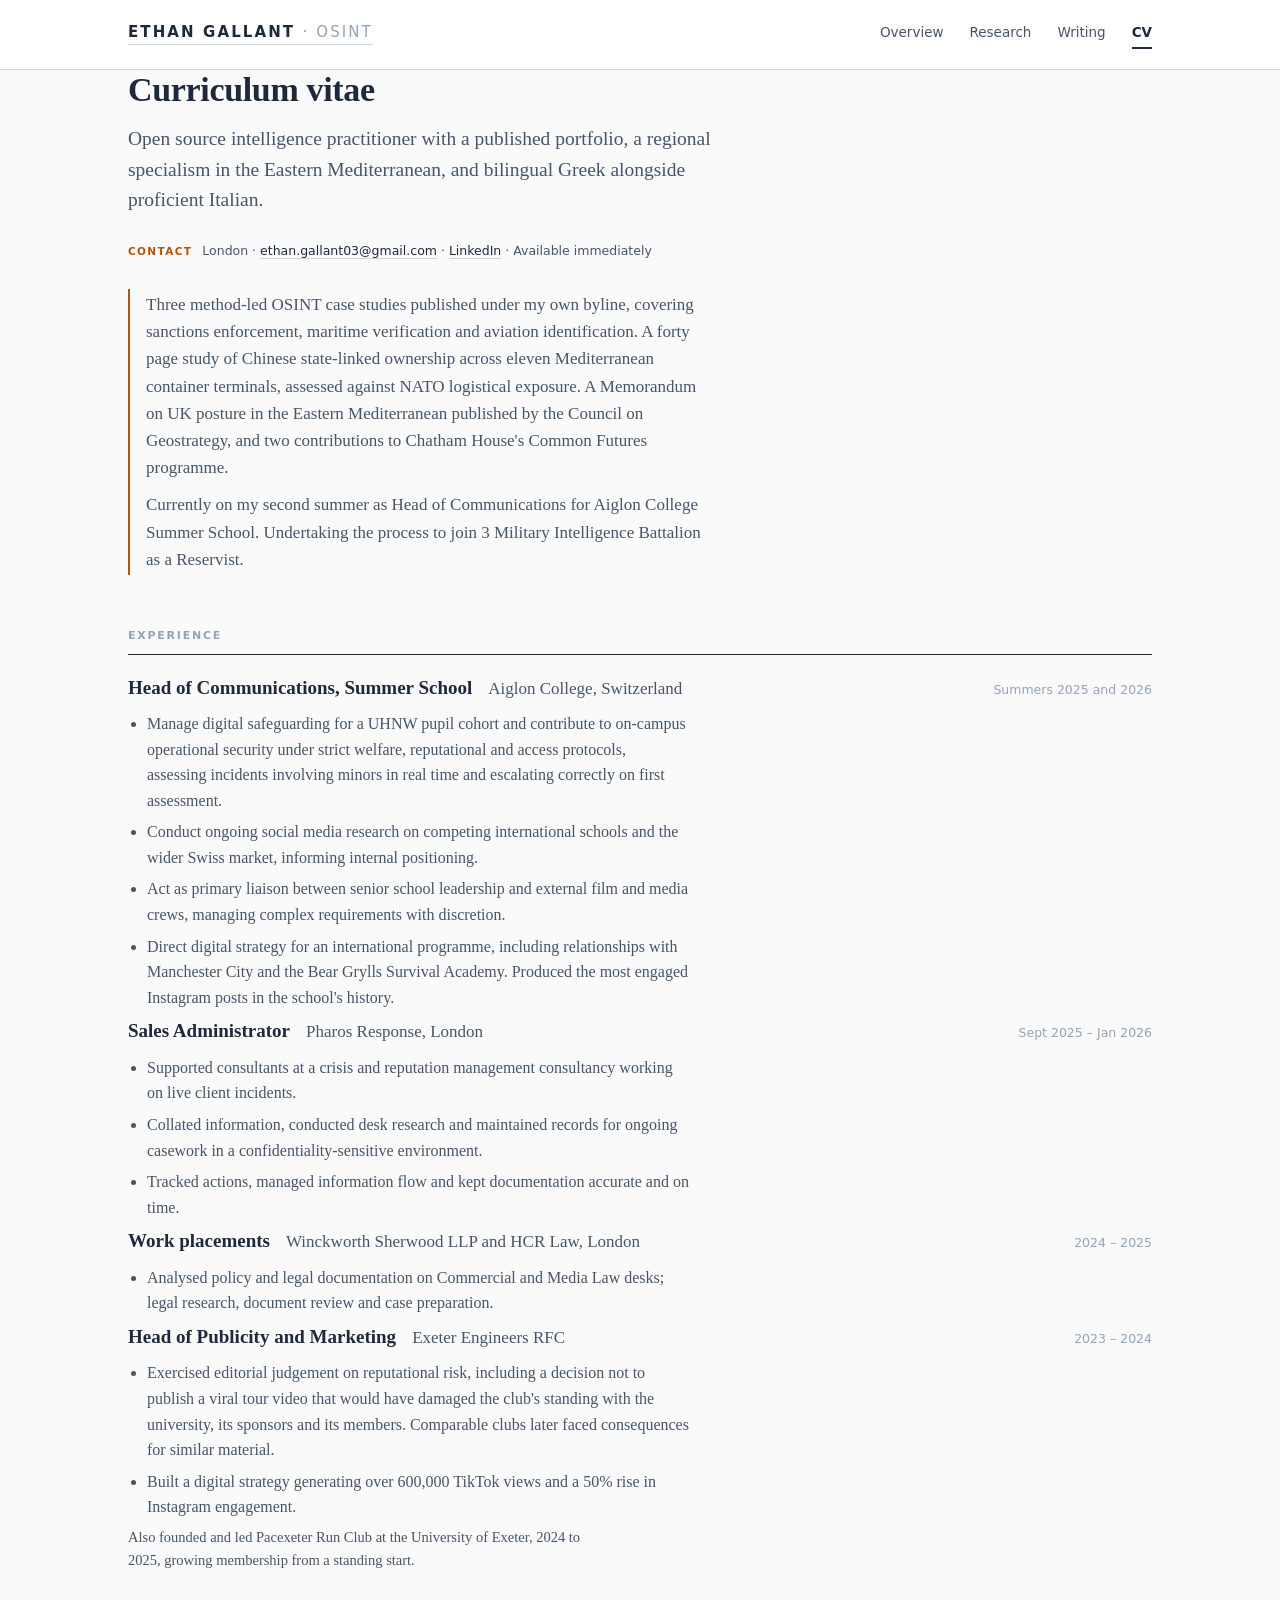
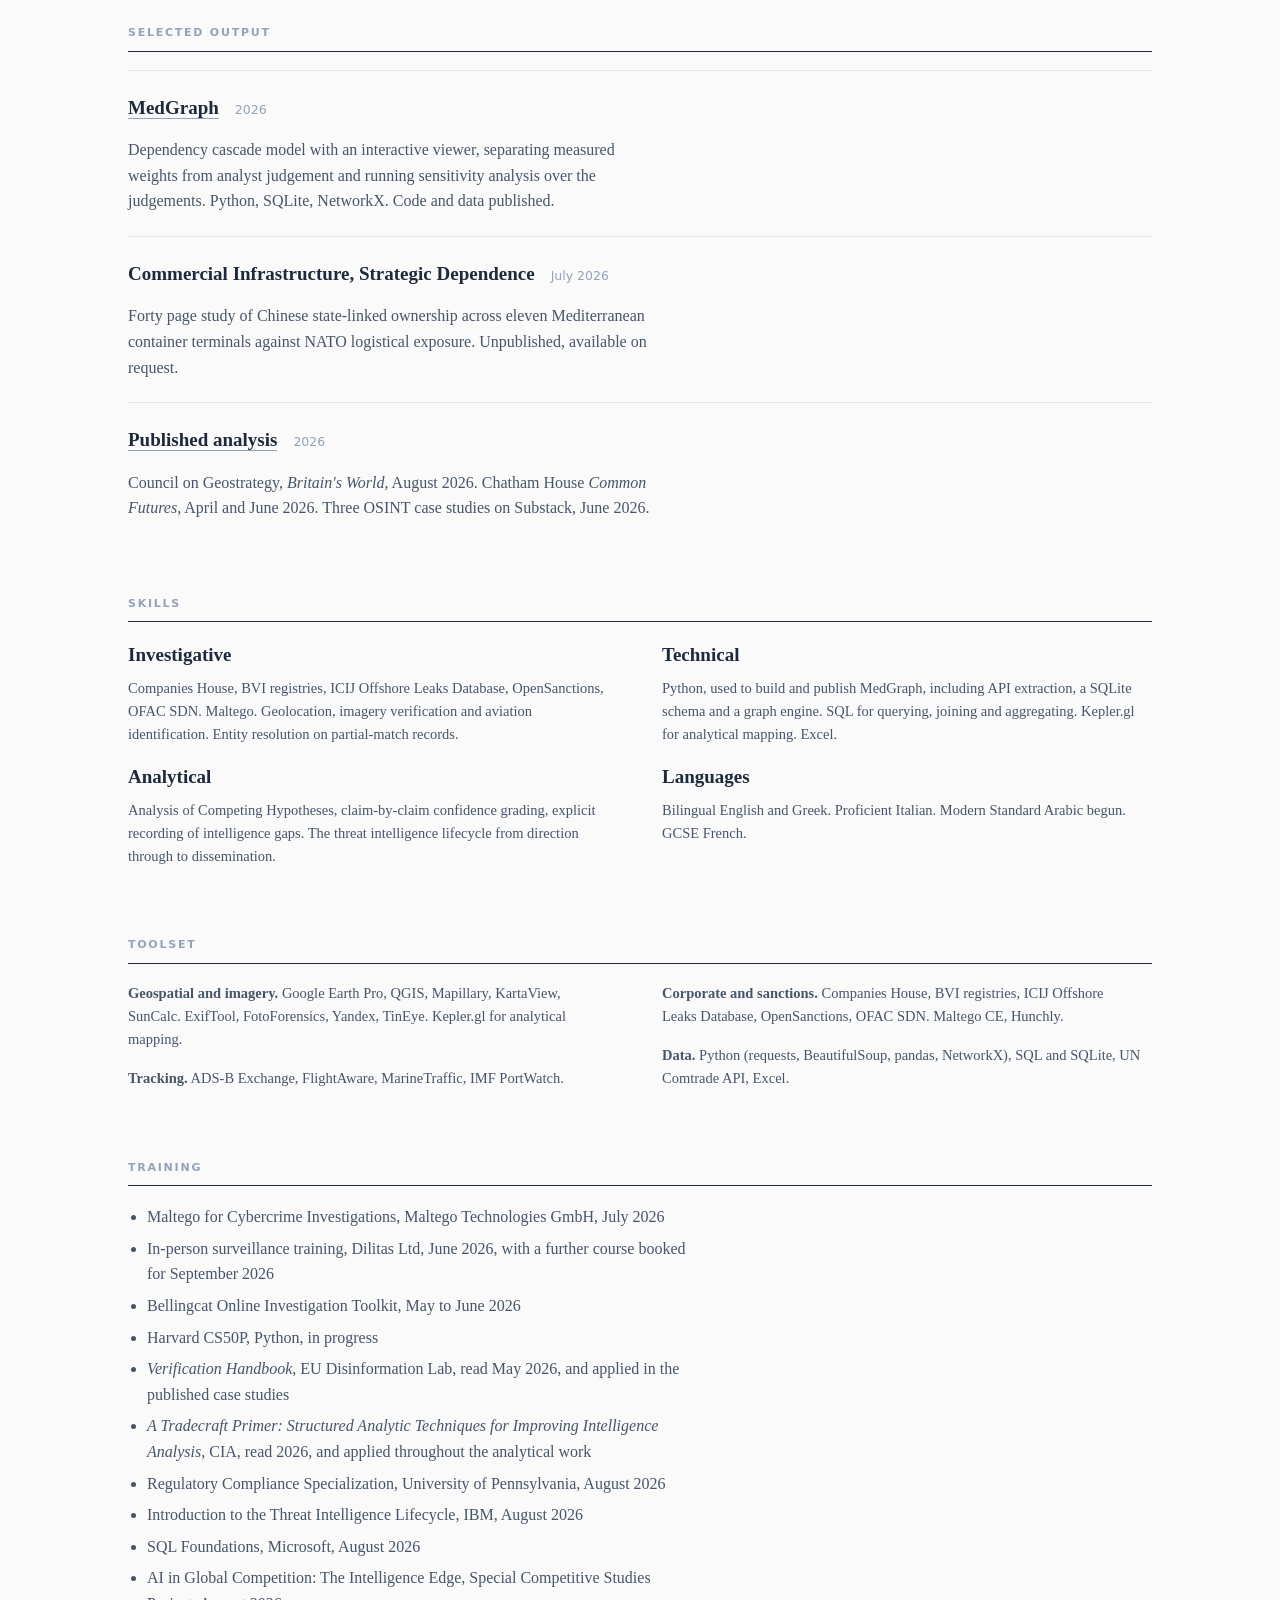
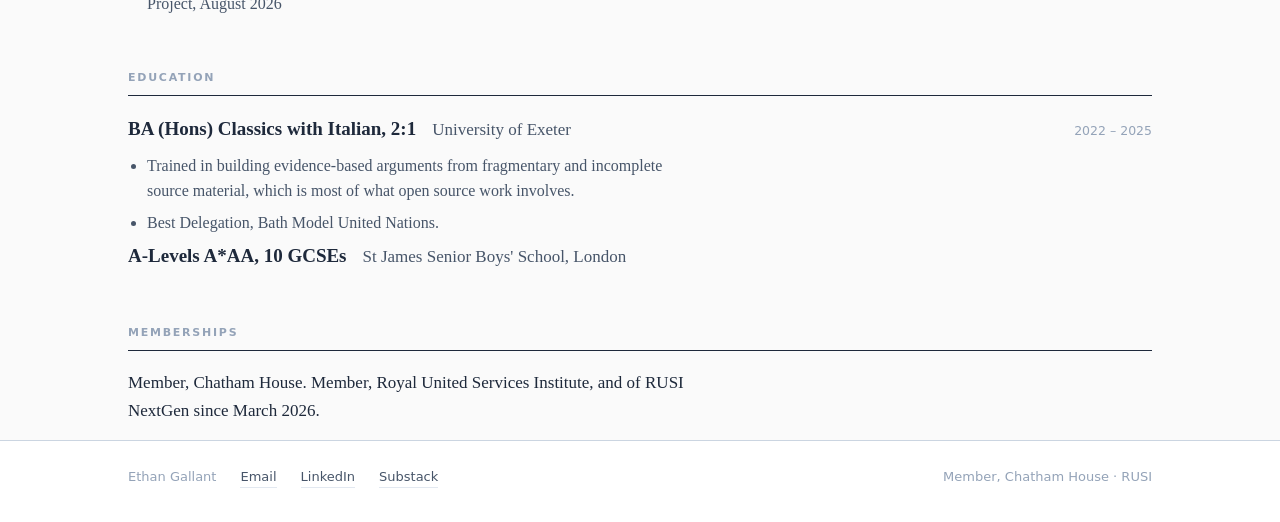
==== cv/index.html @ 90f0143f "Rebuild site: research, writing, CV, MedGraph viewer" ====
<!DOCTYPE html>
<html lang="en-GB">
<head>
<meta charset="utf-8">
<meta name="viewport" content="width=device-width, initial-scale=1">
<title>CV — Ethan Gallant</title>
<meta name="description" content="Open source intelligence practitioner. Eastern Mediterranean specialism, bilingual English and Greek, published by the Council on Geostrategy and Chatham House.">
<link rel="stylesheet" href="/assets/site.css">
</head>
<body>

<header class="masthead">
  <div class="wrap">
    <a class="wordmark" href="/">Ethan Gallant <span>· OSINT</span></a>
    <nav>
      <a href="/">Overview</a>
      <a href="/research/">Research</a>
      <a href="/writing/">Writing</a>
      <a href="/cv/" aria-current="page">CV</a>
    </nav>
  </div>
</header>

<main class="wrap">

  <h1>Curriculum vitae</h1>

  <p class="lede">Open source intelligence practitioner with a published
  portfolio, a regional specialism in the Eastern Mediterranean, and bilingual
  Greek alongside proficient Italian.</p>

  <div class="status">
    <b>Contact</b>
    <span>London · <a href="mailto:ethan.gallant03@gmail.com">ethan.gallant03@gmail.com</a>
    · <a href="https://linkedin.com/in/ethangallant">LinkedIn</a>
    · Available immediately</span>
  </div>

  <div class="callout">
    <p>Three method-led OSINT case studies published under my own byline,
    covering sanctions enforcement, maritime verification and aviation
    identification. A forty page study of Chinese state-linked ownership across
    eleven Mediterranean container terminals, assessed against NATO logistical
    exposure. A Memorandum on UK posture in the Eastern Mediterranean published
    by the Council on Geostrategy, and two contributions to Chatham House's
    Common Futures programme.</p>
    <p>Currently on my second summer as Head of Communications for Aiglon
    College Summer School. Undertaking the process to join 3 Military
    Intelligence Battalion as a Reservist.</p>
  </div>

  <h2>Experience</h2>

  <div class="role">
    <h3>Head of Communications, Summer School</h3>
    <span class="org">Aiglon College, Switzerland</span>
    <span class="when">Summers 2025 and 2026</span>
  </div>
  <ul class="tight">
    <li>Manage digital safeguarding for a UHNW pupil cohort and contribute to
    on-campus operational security under strict welfare, reputational and
    access protocols, assessing incidents involving minors in real time and
    escalating correctly on first assessment.</li>
    <li>Conduct ongoing social media research on competing international schools
    and the wider Swiss market, informing internal positioning.</li>
    <li>Act as primary liaison between senior school leadership and external
    film and media crews, managing complex requirements with discretion.</li>
    <li>Direct digital strategy for an international programme, including
    relationships with Manchester City and the Bear Grylls Survival Academy.
    Produced the most engaged Instagram posts in the school's history.</li>
  </ul>

  <div class="role">
    <h3>Sales Administrator</h3>
    <span class="org">Pharos Response, London</span>
    <span class="when">Sept 2025 – Jan 2026</span>
  </div>
  <ul class="tight">
    <li>Supported consultants at a crisis and reputation management consultancy
    working on live client incidents.</li>
    <li>Collated information, conducted desk research and maintained records for
    ongoing casework in a confidentiality-sensitive environment.</li>
    <li>Tracked actions, managed information flow and kept documentation
    accurate and on time.</li>
  </ul>

  <div class="role">
    <h3>Work placements</h3>
    <span class="org">Winckworth Sherwood LLP and HCR Law, London</span>
    <span class="when">2024 – 2025</span>
  </div>
  <ul class="tight">
    <li>Analysed policy and legal documentation on Commercial and Media Law
    desks; legal research, document review and case preparation.</li>
  </ul>

  <div class="role">
    <h3>Head of Publicity and Marketing</h3>
    <span class="org">Exeter Engineers RFC</span>
    <span class="when">2023 – 2024</span>
  </div>
  <ul class="tight">
    <li>Exercised editorial judgement on reputational risk, including a decision
    not to publish a viral tour video that would have damaged the club's
    standing with the university, its sponsors and its members. Comparable
    clubs later faced consequences for similar material.</li>
    <li>Built a digital strategy generating over 600,000 TikTok views and a 50%
    rise in Instagram engagement.</li>
  </ul>

  <p class="small">Also founded and led Pacexeter Run Club at the University of
  Exeter, 2024 to 2025, growing membership from a standing start.</p>

  <h2>Selected output</h2>

  <div class="entry">
    <div class="top">
      <h3><a href="/research/medgraph/">MedGraph</a></h3>
      <time>2026</time>
    </div>
    <p>Dependency cascade model with an interactive viewer, separating measured
    weights from analyst judgement and running sensitivity analysis over the
    judgements. Python, SQLite, NetworkX. Code and data published.</p>
  </div>

  <div class="entry">
    <div class="top">
      <h3>Commercial Infrastructure, Strategic Dependence</h3>
      <time>July 2026</time>
    </div>
    <p>Forty page study of Chinese state-linked ownership across eleven
    Mediterranean container terminals against NATO logistical exposure.
    Unpublished, available on request.</p>
  </div>

  <div class="entry">
    <div class="top">
      <h3><a href="/writing/">Published analysis</a></h3>
      <time>2026</time>
    </div>
    <p>Council on Geostrategy, <em>Britain's World</em>, August 2026. Chatham
    House <em>Common Futures</em>, April and June 2026. Three OSINT case studies
    on Substack, June 2026.</p>
  </div>

  <h2>Skills</h2>

  <div class="cols">
    <div>
      <h3>Investigative</h3>
      <p class="small">Companies House, BVI registries, ICIJ Offshore Leaks
      Database, OpenSanctions, OFAC SDN. Maltego. Geolocation, imagery
      verification and aviation identification. Entity resolution on
      partial-match records.</p>
      <h3>Analytical</h3>
      <p class="small">Analysis of Competing Hypotheses, claim-by-claim
      confidence grading, explicit recording of intelligence gaps. The threat
      intelligence lifecycle from direction through to dissemination.</p>
    </div>
    <div>
      <h3>Technical</h3>
      <p class="small">Python, used to build and publish MedGraph, including
      API extraction, a SQLite schema and a graph engine. SQL for querying,
      joining and aggregating. Kepler.gl for analytical mapping. Excel.</p>
      <h3>Languages</h3>
      <p class="small">Bilingual English and Greek. Proficient Italian. Modern
      Standard Arabic begun. GCSE French.</p>
    </div>
  </div>

  <h2>Toolset</h2>

  <div class="cols">
    <div>
      <p class="small"><strong>Geospatial and imagery.</strong> Google Earth Pro,
      QGIS, Mapillary, KartaView, SunCalc. ExifTool, FotoForensics, Yandex,
      TinEye. Kepler.gl for analytical mapping.</p>
      <p class="small"><strong>Tracking.</strong> ADS-B Exchange, FlightAware,
      MarineTraffic, IMF PortWatch.</p>
    </div>
    <div>
      <p class="small"><strong>Corporate and sanctions.</strong> Companies House,
      BVI registries, ICIJ Offshore Leaks Database, OpenSanctions, OFAC SDN.
      Maltego CE, Hunchly.</p>
      <p class="small"><strong>Data.</strong> Python (requests, BeautifulSoup,
      pandas, NetworkX), SQL and SQLite, UN Comtrade API, Excel.</p>
    </div>
  </div>

  <h2>Training</h2>

  <ul class="tight">
    <li>Maltego for Cybercrime Investigations, Maltego Technologies GmbH, July 2026</li>
    <li>In-person surveillance training, Dilitas Ltd, June 2026, with a further course booked for September 2026</li>
    <li>Bellingcat Online Investigation Toolkit, May to June 2026</li>
    <li>Harvard CS50P, Python, in progress</li>
    <li><em>Verification Handbook</em>, EU Disinformation Lab, read May 2026, and applied in the published case studies</li>
    <li><em>A Tradecraft Primer: Structured Analytic Techniques for Improving Intelligence Analysis</em>, CIA, read 2026, and applied throughout the analytical work</li>
    <li>Regulatory Compliance Specialization, University of Pennsylvania, August 2026</li>
    <li>Introduction to the Threat Intelligence Lifecycle, IBM, August 2026</li>
    <li>SQL Foundations, Microsoft, August 2026</li>
    <li>AI in Global Competition: The Intelligence Edge, Special Competitive Studies Project, August 2026</li>
  </ul>

  <h2>Education</h2>

  <div class="role">
    <h3>BA (Hons) Classics with Italian, 2:1</h3>
    <span class="org">University of Exeter</span>
    <span class="when">2022 – 2025</span>
  </div>
  <ul class="tight">
    <li>Trained in building evidence-based arguments from fragmentary and
    incomplete source material, which is most of what open source work
    involves.</li>
    <li>Best Delegation, Bath Model United Nations.</li>
  </ul>

  <div class="role">
    <h3>A-Levels A*AA, 10 GCSEs</h3>
    <span class="org">St James Senior Boys' School, London</span>
    <span class="when"></span>
  </div>

  <h2>Memberships</h2>

  <p>Member, Chatham House. Member, Royal United Services Institute, and of
  RUSI NextGen since March 2026.</p>

</main>

<footer>
  <div class="wrap">
    <span>Ethan Gallant</span>
    <a href="mailto:ethan.gallant03@gmail.com">Email</a>
    <a href="https://linkedin.com/in/ethangallant">LinkedIn</a>
    <a href="https://ethangallantosint.substack.com">Substack</a>
    <span class="right">Member, Chatham House · RUSI</span>
  </div>
</footer>

</body>
</html>
---- assets/site.css ----
/* ethangallant.co.uk
   Structured as a brief, not a blog. Scaffolding over decoration: rules,
   tables and whitespace carry the structure. No hero images, no animation,
   no web fonts, so pages render instantly and offline.

   Palette and type follow the brief: navy slate on off-white, cold grey
   rules, one desaturated accent reserved for status and links. */

:root{
  --paper:#FAFAFA;
  --card:#FFFFFF;
  --wash:#F1F5F9;
  --rule:#E2E8F0;
  --rule-2:#CBD5E1;
  --ink:#1E293B;
  --ink-2:#475569;
  --ink-3:#94A3B8;
  --accent:#B45309;
  --serif:Georgia,"Source Serif 4","Times New Roman",serif;
  --sans:system-ui,-apple-system,"Segoe UI",Inter,Helvetica,Arial,sans-serif;
  --mono:ui-monospace,SFMono-Regular,"SF Mono",Menlo,Consolas,monospace;
  --wide:1080px;
  --text:66ch;
}

*{box-sizing:border-box}
html{-webkit-text-size-adjust:100%}
body{
  margin:0;background:var(--paper);color:var(--ink);
  font:17px/1.6 var(--serif);
  -webkit-font-smoothing:antialiased;
}

/* ---- shell ------------------------------------------------------------ */
.wrap{max-width:var(--wide);margin:0 auto;padding:0 28px}
main{padding:52px 0 72px}
@media(max-width:640px){main{padding:36px 0 56px}}

/* ---- masthead --------------------------------------------------------- */
.masthead{border-bottom:1px solid var(--rule-2);background:var(--card)}
.masthead .wrap{display:flex;align-items:baseline;gap:32px;
                padding-top:20px;padding-bottom:20px;flex-wrap:wrap}
.wordmark{font-family:var(--sans);font-size:15px;font-weight:600;
          letter-spacing:.14em;text-transform:uppercase;color:var(--ink);
          text-decoration:none;white-space:nowrap}
.wordmark span{color:var(--ink-3);font-weight:400}
nav{margin-left:auto;display:flex;gap:26px;flex-wrap:wrap}
nav a{font-family:var(--sans);font-size:13.5px;color:var(--ink-2);
      text-decoration:none;padding-bottom:3px;border-bottom:2px solid transparent}
nav a:hover{color:var(--ink);border-bottom-color:var(--rule-2)}
nav a[aria-current]{color:var(--ink);font-weight:600;border-bottom-color:var(--ink)}

/* ---- type ------------------------------------------------------------- */
h1{font-size:34px;line-height:1.2;margin:0 0 14px;font-weight:600;letter-spacing:-.01em}
h2{font-family:var(--sans);font-size:11px;letter-spacing:.16em;text-transform:uppercase;
   color:var(--ink-3);font-weight:600;margin:52px 0 18px;
   padding-bottom:9px;border-bottom:1px solid var(--ink)}
h3{font-size:19px;margin:0 0 6px;font-weight:600}
p{margin:0 0 16px;max-width:var(--text)}
.lede{font-size:19.5px;line-height:1.55;color:var(--ink-2);max-width:62ch;margin-bottom:26px}
a{color:var(--ink);text-decoration:none;border-bottom:1px solid var(--rule-2)}
a:hover{border-bottom-color:var(--accent);color:var(--accent)}
strong{font-weight:600}
.small{font-size:14.5px;color:var(--ink-2)}
.meta{font-family:var(--sans);font-size:12.5px;color:var(--ink-3);letter-spacing:.02em}
.mono{font-family:var(--mono);font-size:14px}

/* ---- status line ------------------------------------------------------ */
.status{display:flex;gap:10px;align-items:baseline;font-family:var(--sans);
        font-size:12.5px;color:var(--ink-2);margin-bottom:28px;flex-wrap:wrap}
.status b{color:var(--accent);font-size:10.5px;letter-spacing:.13em;
          text-transform:uppercase;font-weight:600}

/* ---- entries ---------------------------------------------------------- */
.entry{border-top:1px solid var(--rule);padding:22px 0}
.entry:first-of-type{border-top:1px solid var(--ink)}
.entry .top{display:flex;gap:16px;align-items:baseline;flex-wrap:wrap}
.entry .top time,.entry .top .where{font-family:var(--sans);font-size:12.5px;
                                    color:var(--ink-3);white-space:nowrap}
.entry p{margin:8px 0 0;font-size:16px;color:var(--ink-2)}
.entry .tags{margin-top:10px;font-family:var(--sans);font-size:11.5px;
             color:var(--ink-3);letter-spacing:.06em}
.entry .tags span::after{content:" · "}
.entry .tags span:last-child::after{content:""}

/* ---- feature ---------------------------------------------------------- */
.feature{border:1px solid var(--rule-2);background:var(--card);padding:26px 28px;margin:0 0 26px}
.feature h3{font-size:21px}
.feature .kicker{font-family:var(--sans);font-size:10.5px;letter-spacing:.15em;
                 text-transform:uppercase;color:var(--accent);font-weight:600;
                 margin-bottom:9px}
.feature p{max-width:70ch}

/* ---- link affordance -------------------------------------------------- */
/* A heading that is a link should say so without turning into a button.
   Slightly darker rule than body links, since headings carry more weight. */
h3 a{border-bottom-color:var(--ink-3)}
h3 a:hover{border-bottom-color:var(--accent)}
/* A heading link that leaves the site says so, quietly. */
h3 a.ext::after{content:" \2197";font-size:.78em;color:var(--ink-3);
                vertical-align:.15em}

/* The explicit route out of an entry. Text and arrows, not pills: the
   arrow does the work a button would, at a fraction of the visual cost.
   Internal links get a straight arrow, external ones a diagonal. */
.golinks{margin:12px 0 0;font-family:var(--sans);font-size:12.5px;
         display:flex;gap:22px;flex-wrap:wrap}
.golinks a{color:var(--ink-2);border-bottom:1px solid var(--rule-2)}
.golinks a::after{content:" \2192";color:var(--ink-3)}
.golinks a.ext::after{content:" \2197"}
.golinks a:hover,.golinks a:hover::after{color:var(--accent)}
.golinks a:hover{border-bottom-color:var(--accent)}

/* ---- callout ---------------------------------------------------------- */
.callout{border-left:2px solid var(--accent);padding:2px 0 2px 16px;margin:0 0 24px}
.callout p{margin:0;color:var(--ink-2)}
.callout p+p{margin-top:10px}

/* ---- tables ----------------------------------------------------------- */
table{width:100%;border-collapse:collapse;font-size:15px;margin:0 0 22px}
th{text-align:left;font-family:var(--sans);font-size:10px;letter-spacing:.13em;
   text-transform:uppercase;color:var(--ink-3);font-weight:600;
   padding:0 12px 9px 0;border-bottom:1px solid var(--ink)}
td{padding:10px 12px 10px 0;border-bottom:1px solid var(--rule);vertical-align:top}
td.num,th.num{text-align:right;font-family:var(--mono);font-size:13.5px;
              font-variant-numeric:tabular-nums;padding-right:0}
tr:last-child td{border-bottom:1px solid var(--rule-2)}
/* Wide numeric tables scroll rather than squashing the column widths. */
.tablewrap{overflow-x:auto;margin:0 0 22px}
.tablewrap table{margin:0;min-width:520px}

/* ---- two column ------------------------------------------------------- */
.cols{display:grid;grid-template-columns:1fr 1fr;gap:0 44px}
@media(max-width:800px){.cols{grid-template-columns:1fr}}
.cols-3{display:grid;grid-template-columns:repeat(3,1fr);gap:0 36px}
@media(max-width:800px){.cols-3{grid-template-columns:1fr}}

/* ---- cv --------------------------------------------------------------- */
.role{display:flex;gap:16px;align-items:baseline;flex-wrap:wrap;margin-bottom:4px}
.role h3{margin:0}
.role .org{color:var(--ink-2)}
.role .when{margin-left:auto;font-family:var(--sans);font-size:12.5px;
            color:var(--ink-3);white-space:nowrap}
ul.tight{margin:8px 0 0;padding-left:19px;max-width:var(--text)}
ul.tight li{margin-bottom:6px;color:var(--ink-2);font-size:16px}

/* ---- embed ------------------------------------------------------------ */
.bleed{margin:0 0 14px}
.bleed iframe{width:100%;height:1180px;border:1px solid var(--rule-2);
              background:var(--card);display:block}
@media(max-width:1150px){.bleed iframe{height:1600px}}
.embed-note{font-family:var(--sans);font-size:12.5px;color:var(--ink-3);
            margin-bottom:34px}

/* ---- footer ----------------------------------------------------------- */
footer{border-top:1px solid var(--rule-2);background:var(--card);
       padding:26px 0 34px;font-family:var(--sans);font-size:13px;color:var(--ink-3)}
footer .wrap{display:flex;gap:24px;flex-wrap:wrap;align-items:baseline}
footer a{color:var(--ink-2);border-bottom-color:var(--rule)}
footer .right{margin-left:auto}
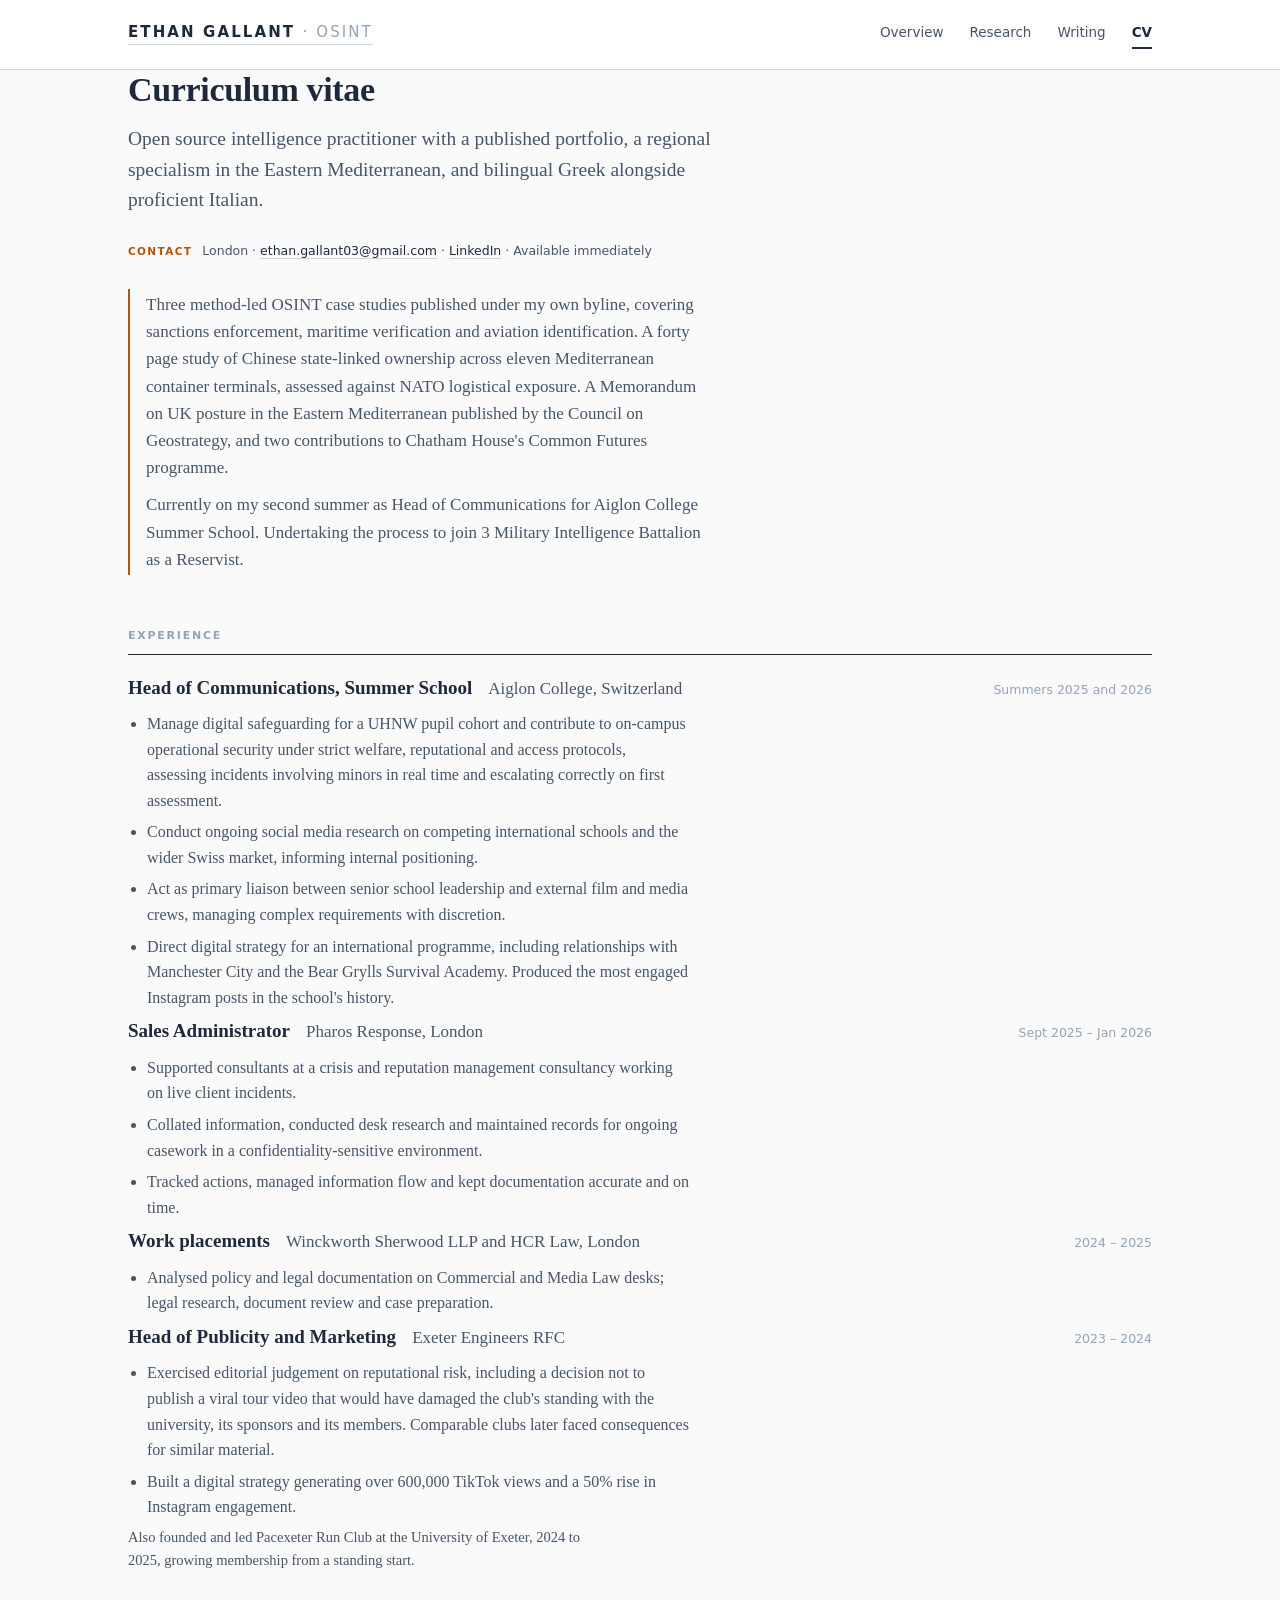
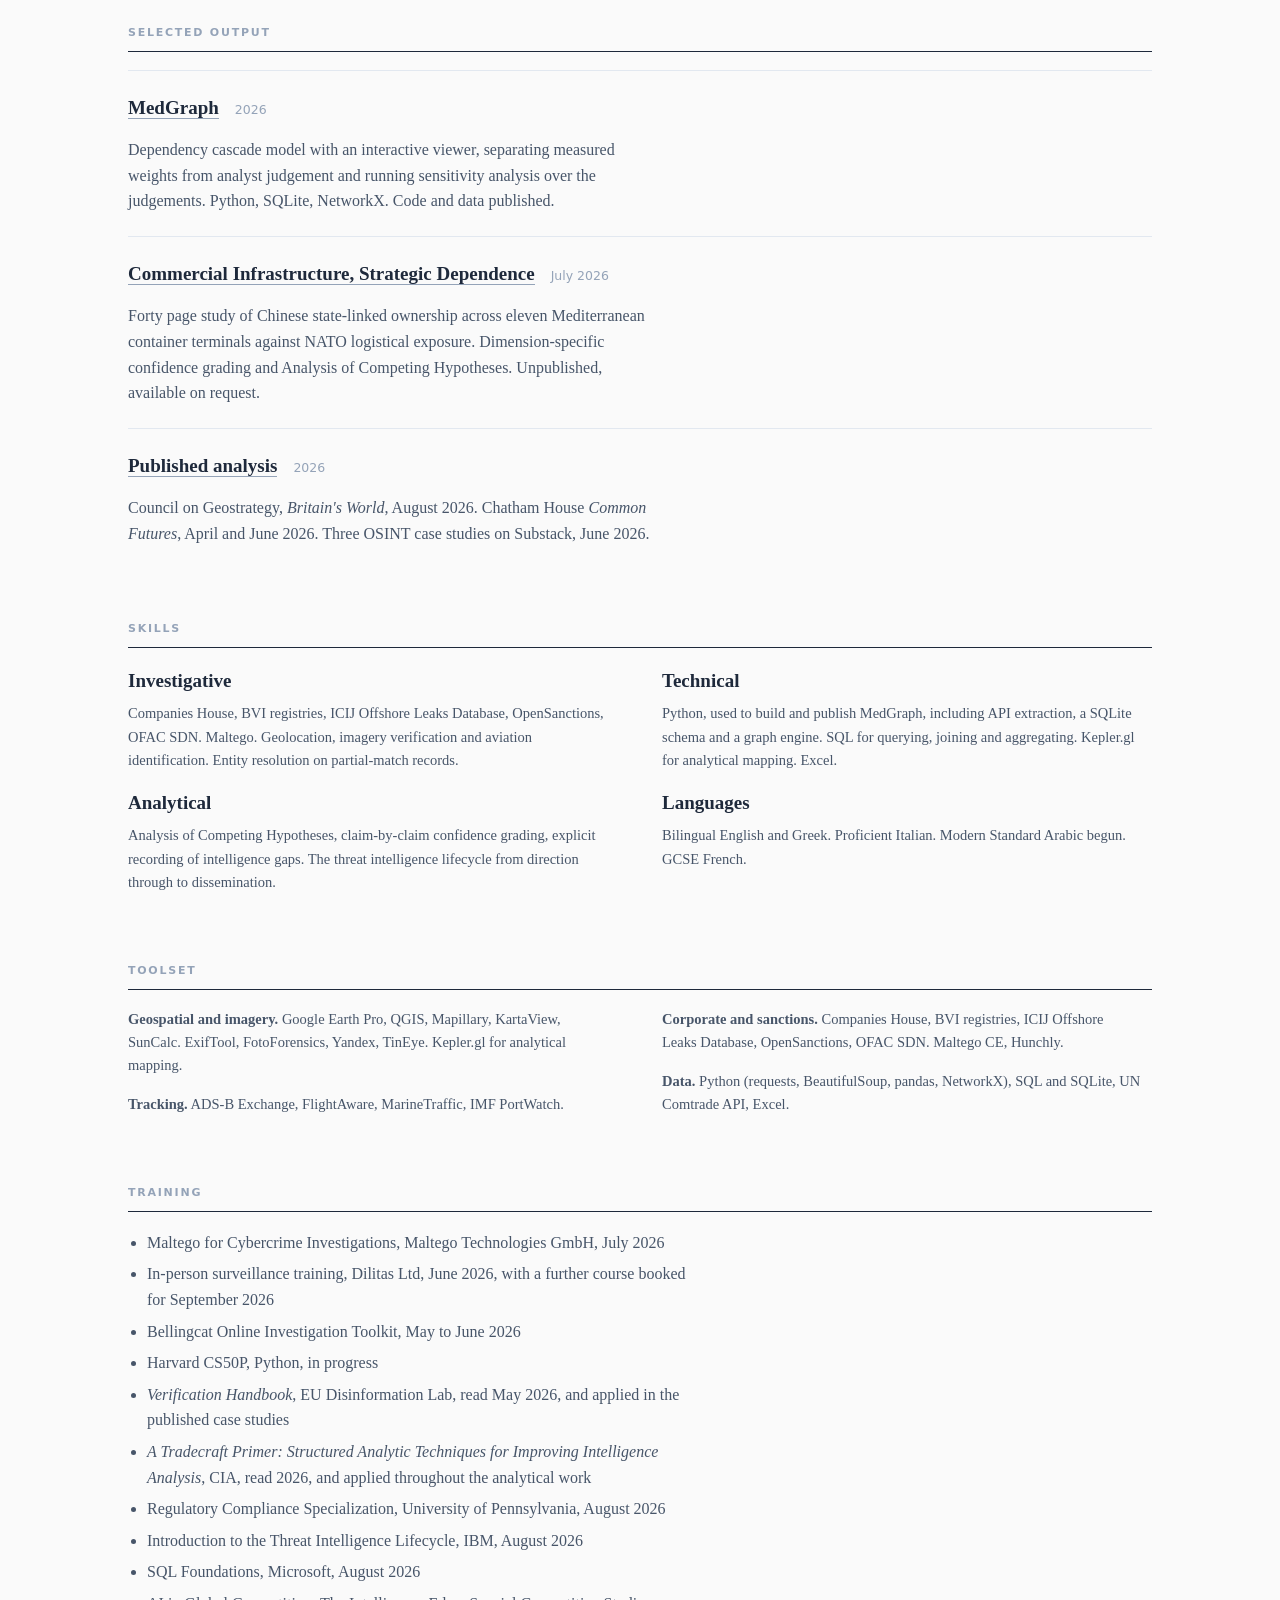
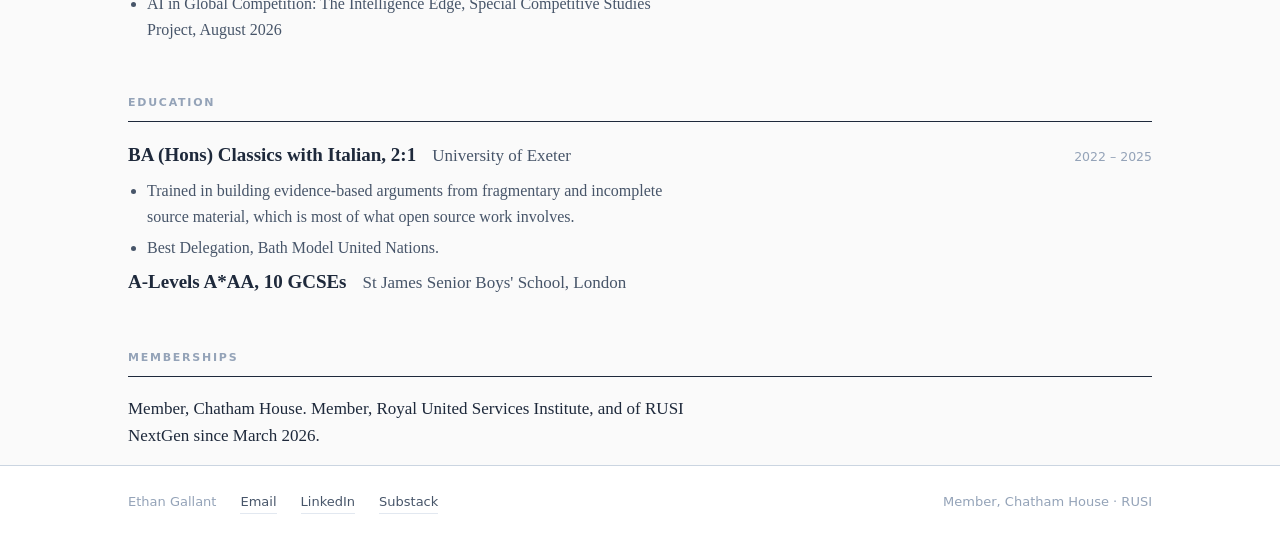
==== commit b16ce432: "Ports study page, network map, figure styling" ====
--- a/cv/index.html
+++ b/cv/index.html
@@ -125,11 +125,12 @@
 
   <div class="entry">
     <div class="top">
-      <h3>Commercial Infrastructure, Strategic Dependence</h3>
+      <h3><a href="/research/mediterranean-ports/">Commercial Infrastructure, Strategic Dependence</a></h3>
       <time>July 2026</time>
     </div>
     <p>Forty page study of Chinese state-linked ownership across eleven
     Mediterranean container terminals against NATO logistical exposure.
+    Dimension-specific confidence grading and Analysis of Competing Hypotheses.
     Unpublished, available on request.</p>
   </div>
 
--- a/assets/site.css
+++ b/assets/site.css
@@ -144,6 +144,15 @@
 ul.tight{margin:8px 0 0;padding-left:19px;max-width:var(--text)}
 ul.tight li{margin-bottom:6px;color:var(--ink-2);font-size:16px}
 
+/* ---- figures ---------------------------------------------------------- */
+/* Plates from actual analysis, not decoration. Every one carries a caption
+   and a source note, so the image is evidence rather than atmosphere. */
+figure{margin:0 0 28px}
+figure img{width:100%;height:auto;display:block;border:1px solid var(--rule-2)}
+figcaption{font-family:var(--sans);font-size:12.5px;line-height:1.5;
+           color:var(--ink-3);margin-top:9px;max-width:72ch}
+figcaption b{color:var(--ink-2);font-weight:600}
+
 /* ---- embed ------------------------------------------------------------ */
 .bleed{margin:0 0 14px}
 .bleed iframe{width:100%;height:1180px;border:1px solid var(--rule-2);
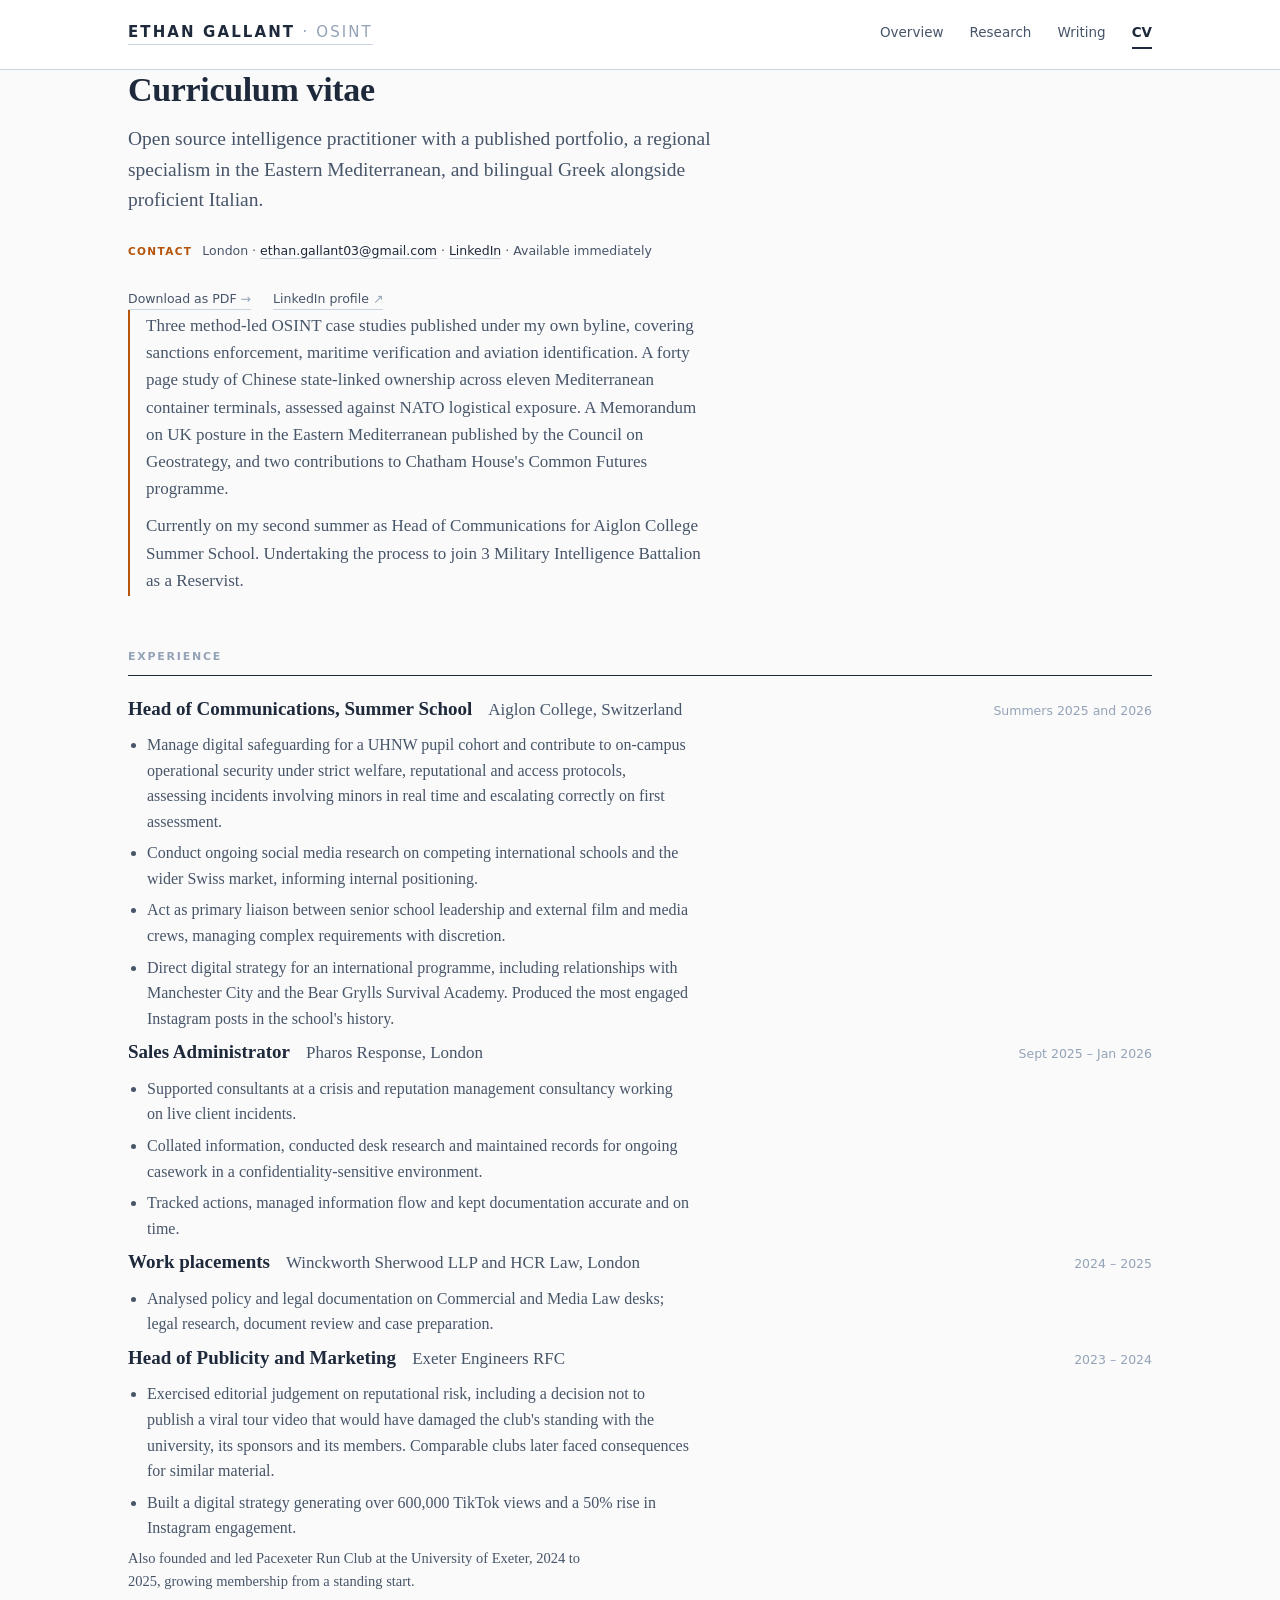
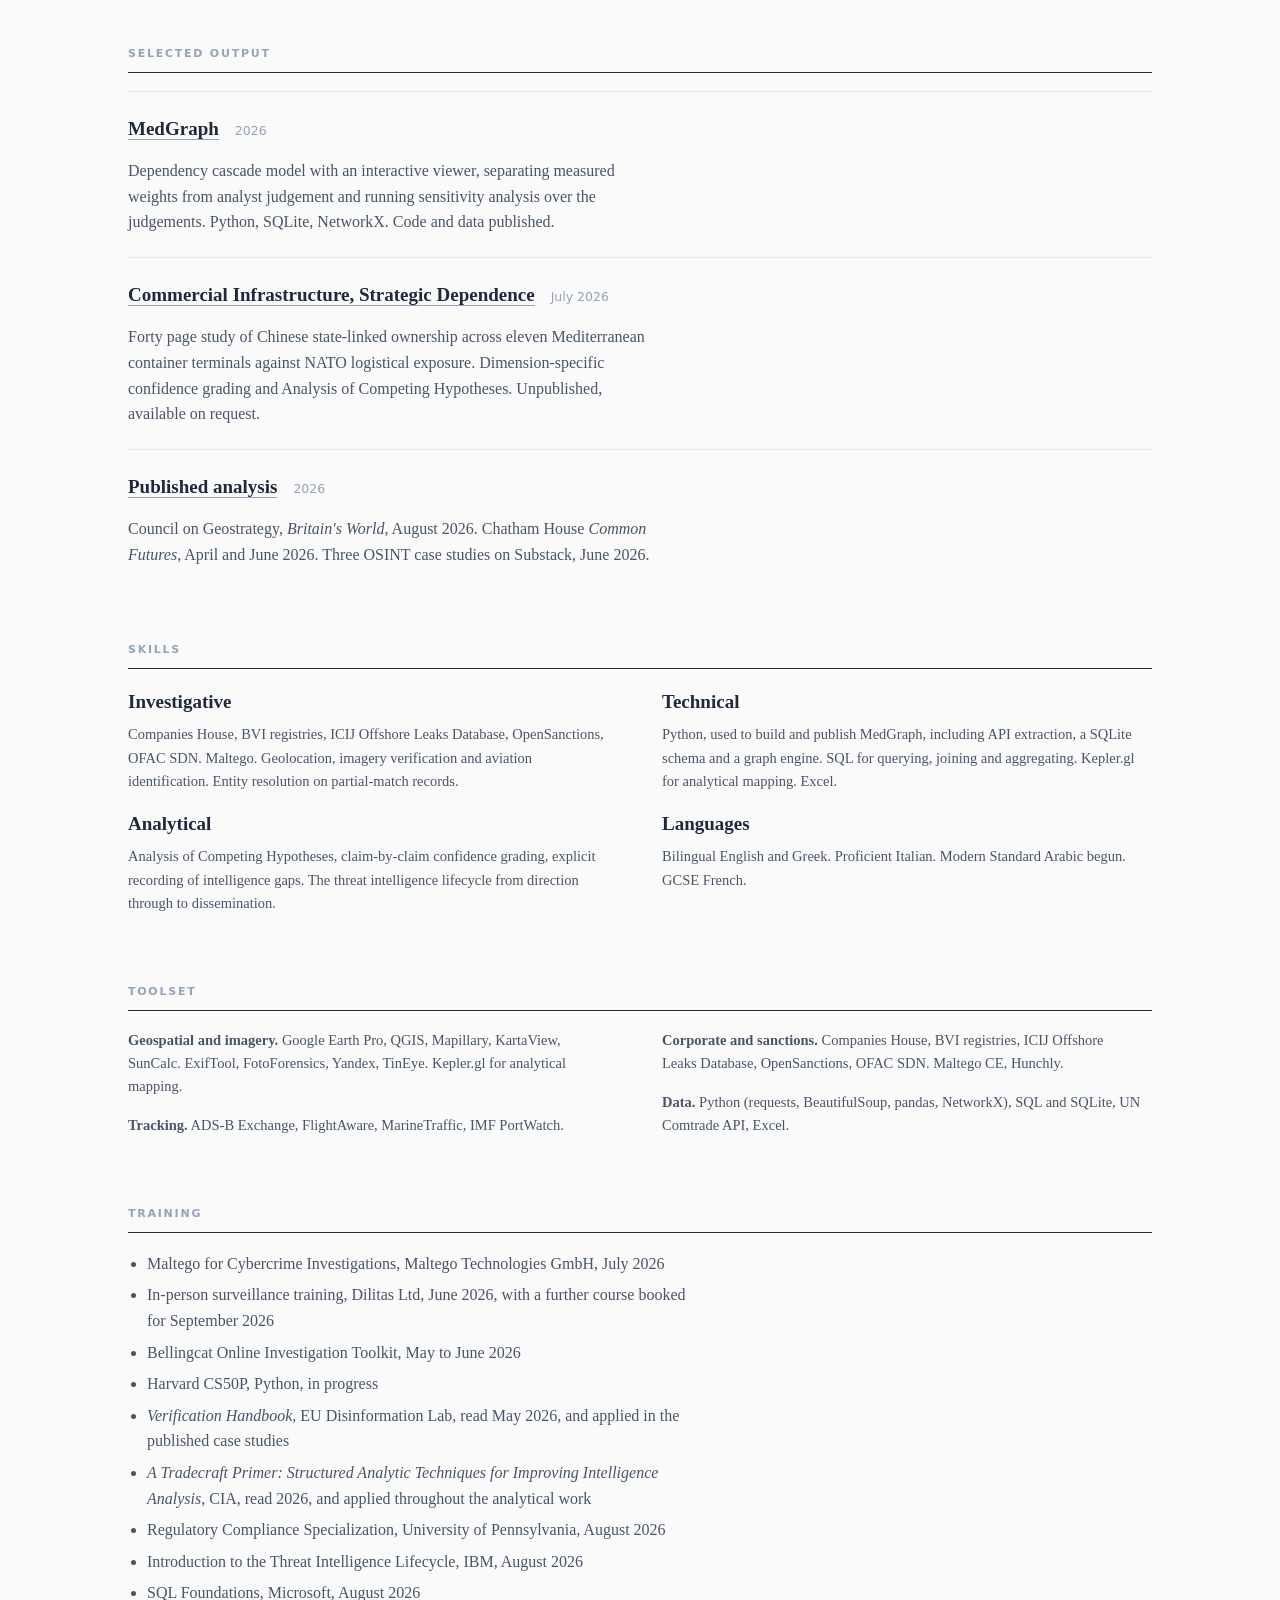
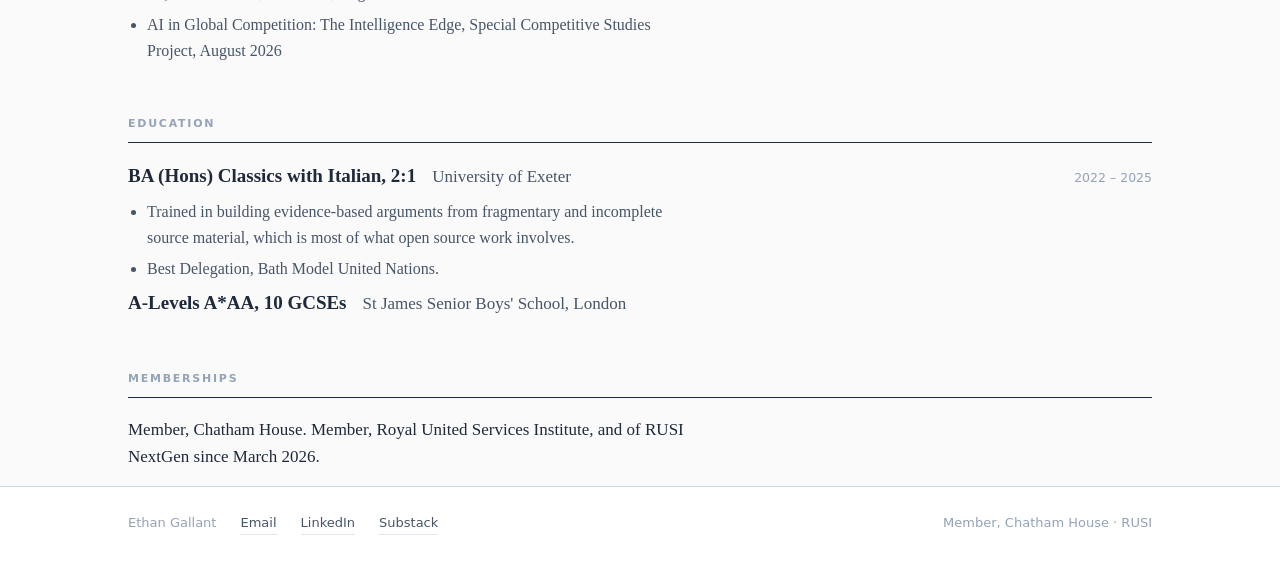
==== commit 6f3cef0a: "Accessibility, CV download, beneficial ownership note" ====
--- a/cv/index.html
+++ b/cv/index.html
@@ -9,6 +9,8 @@
 </head>
 <body>
 
+<a class="skip" href="#main">Skip to content</a>
+
 <header class="masthead">
   <div class="wrap">
     <a class="wordmark" href="/">Ethan Gallant <span>· OSINT</span></a>
@@ -21,7 +23,7 @@
   </div>
 </header>
 
-<main class="wrap">
+<main class="wrap" id="main">
 
   <h1>Curriculum vitae</h1>
 
@@ -34,6 +36,11 @@
     <span>London · <a href="mailto:ethan.gallant03@gmail.com">ethan.gallant03@gmail.com</a>
     · <a href="https://linkedin.com/in/ethangallant">LinkedIn</a>
     · Available immediately</span>
+  </div>
+
+  <div class="golinks">
+    <a href="/assets/Ethan-Gallant-CV.pdf" download>Download as PDF</a>
+    <a class="ext" href="https://linkedin.com/in/ethangallant">LinkedIn profile</a>
   </div>
 
   <div class="callout">
--- a/assets/site.css
+++ b/assets/site.css
@@ -91,6 +91,18 @@
                  margin-bottom:9px}
 .feature p{max-width:70ch}
 
+/* ---- keyboard focus --------------------------------------------------- */
+/* Visible focus for anyone navigating by keyboard. focus-visible rather than
+   focus, so it does not fire on mouse clicks. */
+a:focus-visible,button:focus-visible,[tabindex]:focus-visible{
+  outline:2px solid var(--accent);outline-offset:3px;border-radius:1px}
+
+/* Skip link: first thing a keyboard or screen reader user reaches, hidden
+   until focused, so the nav can be stepped over on every page. */
+.skip{position:absolute;left:-9999px;top:0;font-family:var(--sans);font-size:13px}
+.skip:focus{left:8px;top:8px;z-index:10;background:var(--card);color:var(--ink);
+            padding:8px 12px;border:1px solid var(--ink);text-decoration:none}
+
 /* ---- link affordance -------------------------------------------------- */
 /* A heading that is a link should say so without turning into a button.
    Slightly darker rule than body links, since headings carry more weight. */
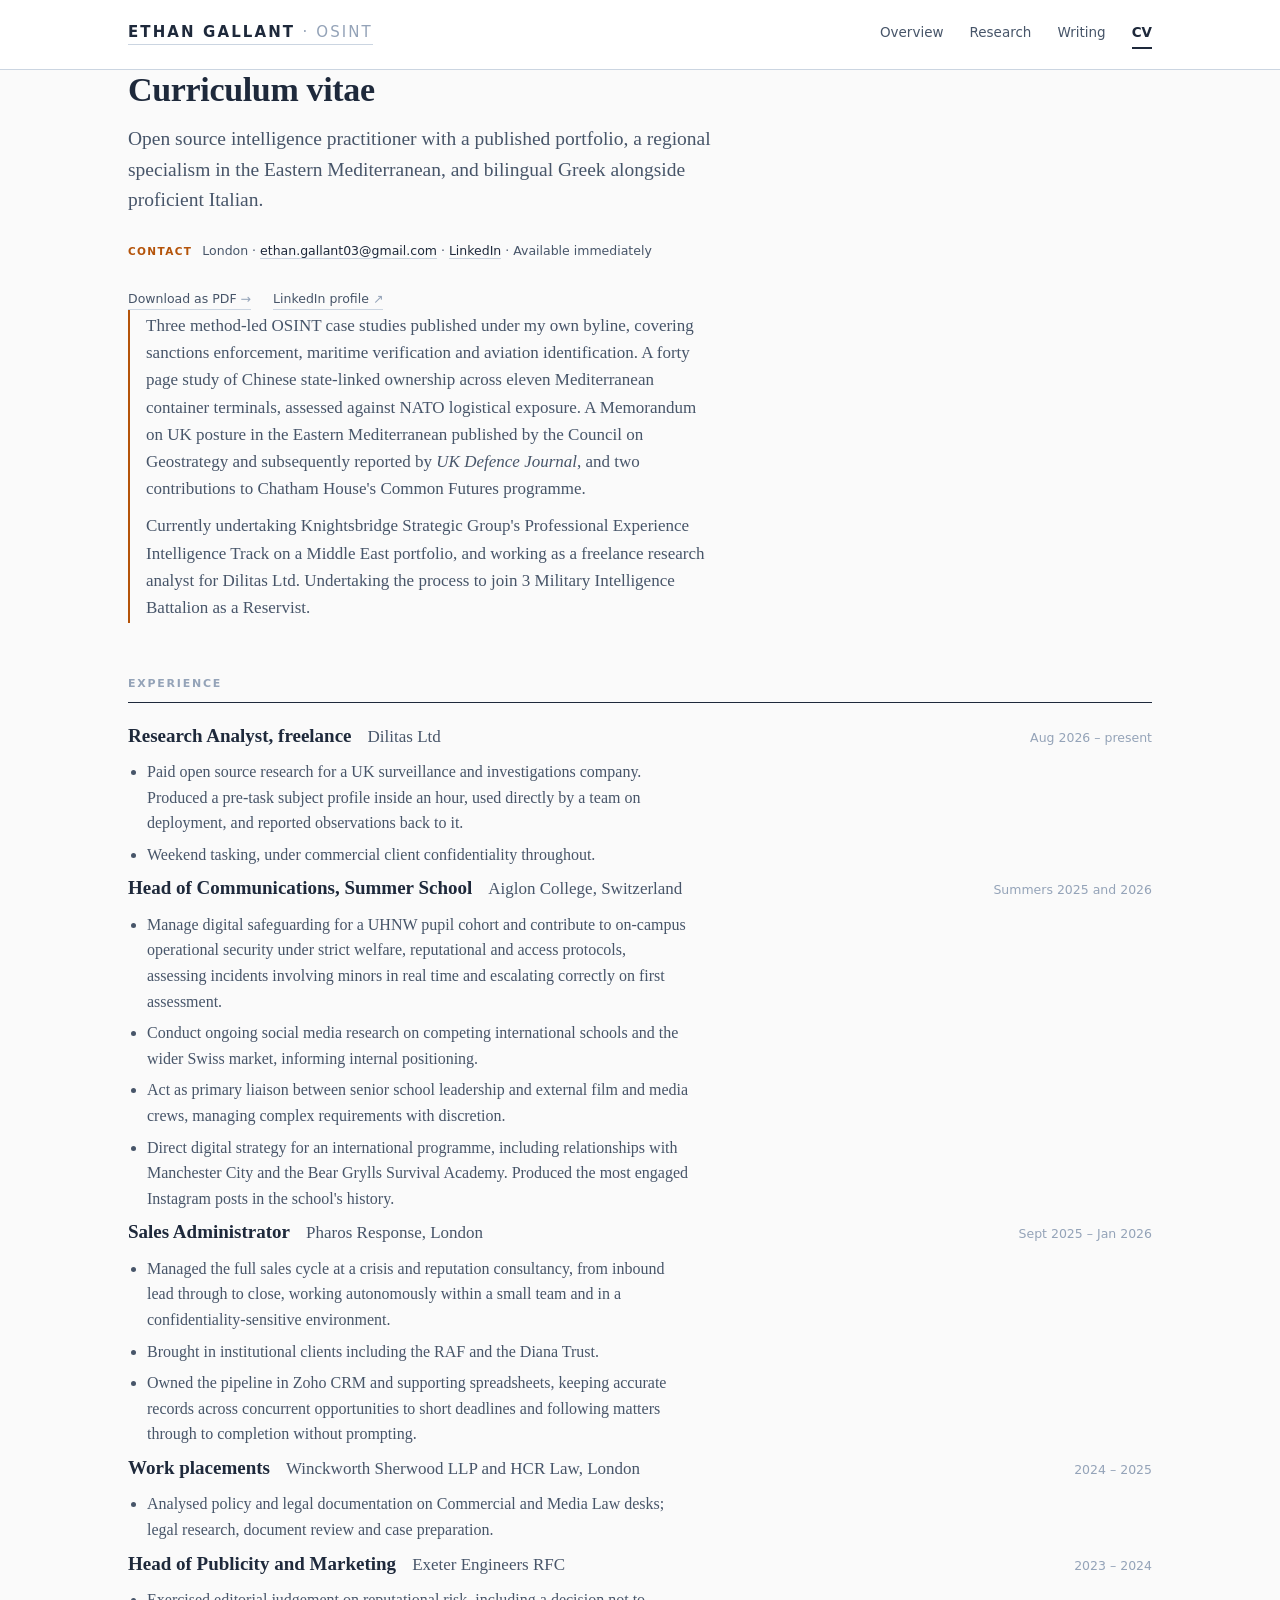
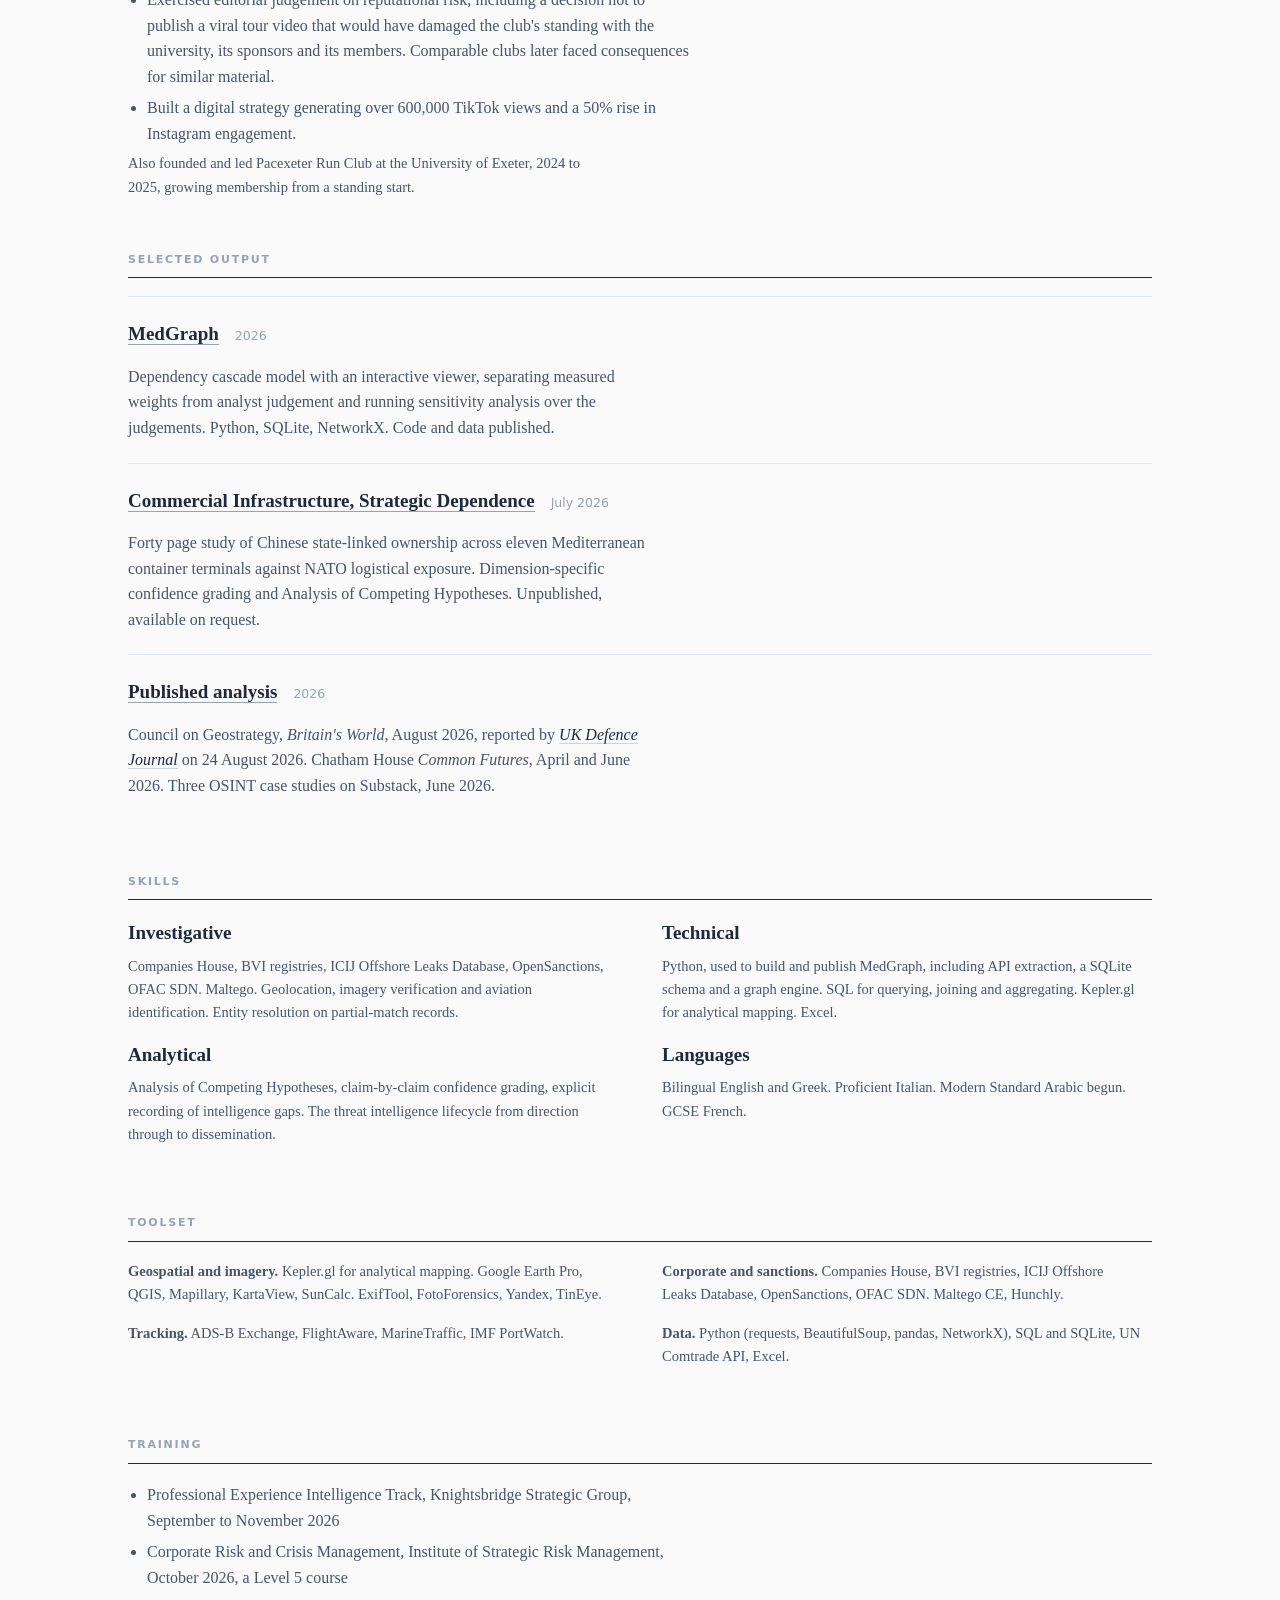
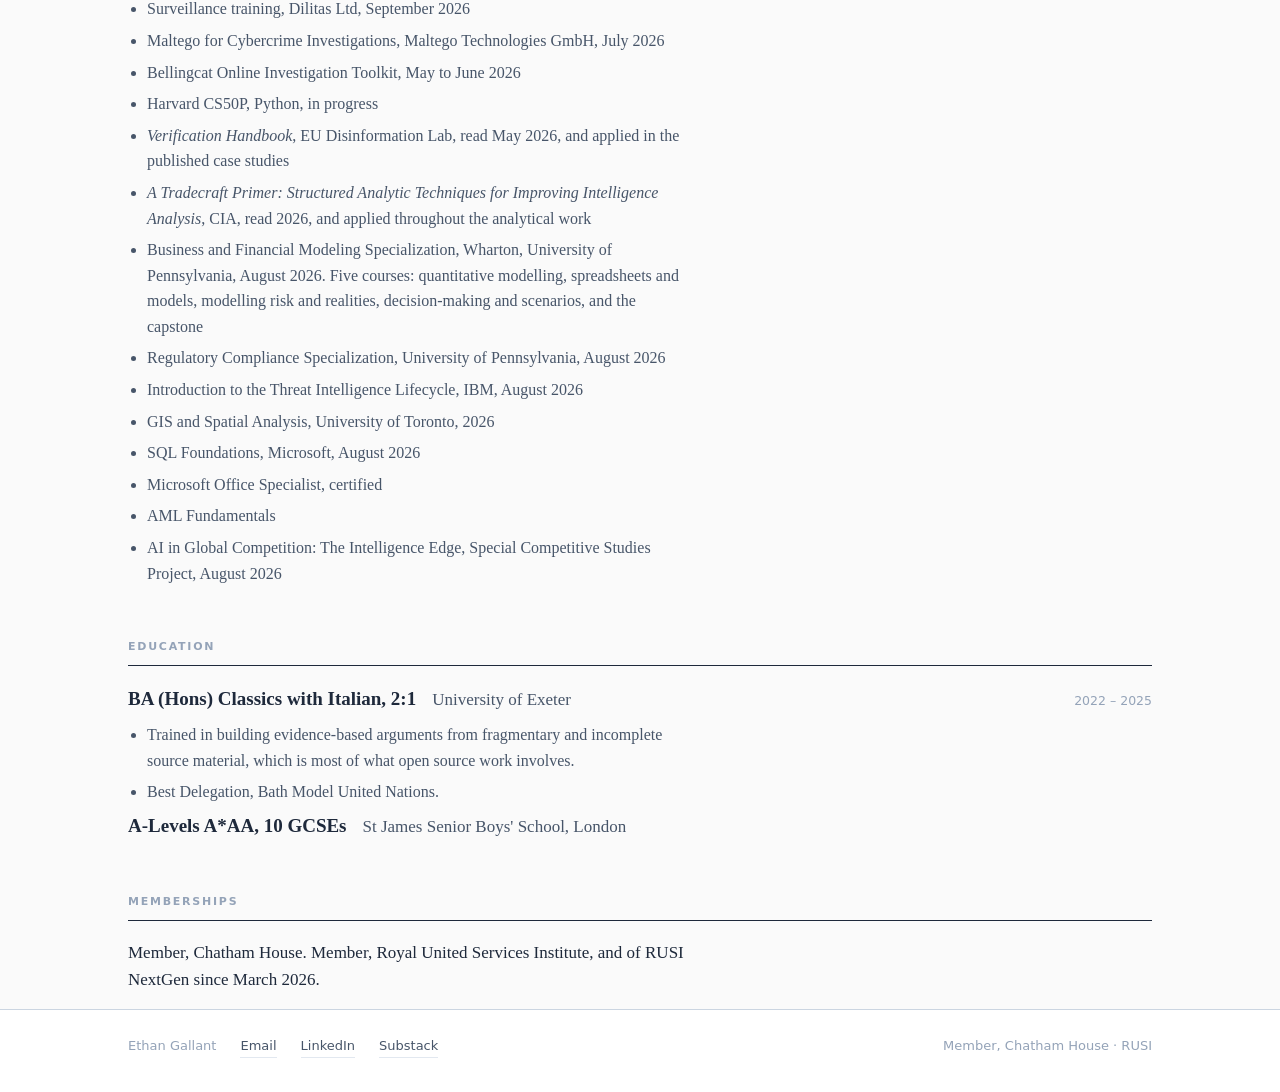
==== commit ea18a4f5: "Correct Pharos role, add Dilitas and KSG, add UKDJ pickup, fix chart attribution, add favicon, chart" ====
--- a/cv/index.html
+++ b/cv/index.html
@@ -5,6 +5,19 @@
 <meta name="viewport" content="width=device-width, initial-scale=1">
 <title>CV — Ethan Gallant</title>
 <meta name="description" content="Open source intelligence practitioner. Eastern Mediterranean specialism, bilingual English and Greek, published by the Council on Geostrategy and Chatham House.">
+
+<meta property="og:type" content="profile">
+<meta property="og:site_name" content="Ethan Gallant">
+<meta property="og:url" content="https://ethangallant.co.uk/cv/">
+<meta property="og:title" content="CV — Ethan Gallant">
+<meta property="og:description" content="Open source intelligence and due diligence. Sanctions, corporate ownership and financial crime research. Published by the Council on Geostrategy and Chatham House.">
+<meta property="og:image" content="https://ethangallant.co.uk/assets/og-default.png">
+<meta property="og:image:width" content="1200">
+<meta property="og:image:height" content="627">
+<meta property="og:image:alt" content="Ethan Gallant — open source intelligence and geopolitical risk">
+<meta name="twitter:card" content="summary_large_image">
+
+<link rel="icon" href="/assets/favicon.svg" type="image/svg+xml">
 <link rel="stylesheet" href="/assets/site.css">
 </head>
 <body>
@@ -49,14 +62,28 @@
     identification. A forty page study of Chinese state-linked ownership across
     eleven Mediterranean container terminals, assessed against NATO logistical
     exposure. A Memorandum on UK posture in the Eastern Mediterranean published
-    by the Council on Geostrategy, and two contributions to Chatham House's
+    by the Council on Geostrategy and subsequently reported by
+    <em>UK Defence Journal</em>, and two contributions to Chatham House's
     Common Futures programme.</p>
-    <p>Currently on my second summer as Head of Communications for Aiglon
-    College Summer School. Undertaking the process to join 3 Military
-    Intelligence Battalion as a Reservist.</p>
+    <p>Currently undertaking Knightsbridge Strategic Group's Professional
+    Experience Intelligence Track on a Middle East portfolio, and working as a
+    freelance research analyst for Dilitas Ltd. Undertaking the process to join
+    3 Military Intelligence Battalion as a Reservist.</p>
   </div>
 
   <h2>Experience</h2>
+
+  <div class="role">
+    <h3>Research Analyst, freelance</h3>
+    <span class="org">Dilitas Ltd</span>
+    <span class="when">Aug 2026 – present</span>
+  </div>
+  <ul class="tight">
+    <li>Paid open source research for a UK surveillance and investigations
+    company. Produced a pre-task subject profile inside an hour, used directly
+    by a team on deployment, and reported observations back to it.</li>
+    <li>Weekend tasking, under commercial client confidentiality throughout.</li>
+  </ul>
 
   <div class="role">
     <h3>Head of Communications, Summer School</h3>
@@ -83,12 +110,14 @@
     <span class="when">Sept 2025 – Jan 2026</span>
   </div>
   <ul class="tight">
-    <li>Supported consultants at a crisis and reputation management consultancy
-    working on live client incidents.</li>
-    <li>Collated information, conducted desk research and maintained records for
-    ongoing casework in a confidentiality-sensitive environment.</li>
-    <li>Tracked actions, managed information flow and kept documentation
-    accurate and on time.</li>
+    <li>Managed the full sales cycle at a crisis and reputation consultancy,
+    from inbound lead through to close, working autonomously within a small team
+    and in a confidentiality-sensitive environment.</li>
+    <li>Brought in institutional clients including the RAF and the Diana
+    Trust.</li>
+    <li>Owned the pipeline in Zoho CRM and supporting spreadsheets, keeping
+    accurate records across concurrent opportunities to short deadlines and
+    following matters through to completion without prompting.</li>
   </ul>
 
   <div class="role">
@@ -146,9 +175,10 @@
       <h3><a href="/writing/">Published analysis</a></h3>
       <time>2026</time>
     </div>
-    <p>Council on Geostrategy, <em>Britain's World</em>, August 2026. Chatham
-    House <em>Common Futures</em>, April and June 2026. Three OSINT case studies
-    on Substack, June 2026.</p>
+    <p>Council on Geostrategy, <em>Britain's World</em>, August 2026, reported
+    by <a href="https://ukdefencejournal.org.uk/britain-urged-to-lead-nato-push-in-mediterranean/"><em>UK Defence Journal</em></a>
+    on 24 August 2026. Chatham House <em>Common Futures</em>, April and June
+    2026. Three OSINT case studies on Substack, June 2026.</p>
   </div>
 
   <h2>Skills</h2>
@@ -180,9 +210,9 @@
 
   <div class="cols">
     <div>
-      <p class="small"><strong>Geospatial and imagery.</strong> Google Earth Pro,
-      QGIS, Mapillary, KartaView, SunCalc. ExifTool, FotoForensics, Yandex,
-      TinEye. Kepler.gl for analytical mapping.</p>
+      <p class="small"><strong>Geospatial and imagery.</strong> Kepler.gl for
+      analytical mapping. Google Earth Pro, QGIS, Mapillary, KartaView, SunCalc.
+      ExifTool, FotoForensics, Yandex, TinEye.</p>
       <p class="small"><strong>Tracking.</strong> ADS-B Exchange, FlightAware,
       MarineTraffic, IMF PortWatch.</p>
     </div>
@@ -198,15 +228,21 @@
   <h2>Training</h2>
 
   <ul class="tight">
+    <li>Professional Experience Intelligence Track, Knightsbridge Strategic Group, September to November 2026</li>
+    <li>Corporate Risk and Crisis Management, Institute of Strategic Risk Management, October 2026, a Level 5 course</li>
+    <li>Surveillance training, Dilitas Ltd, September 2026</li>
     <li>Maltego for Cybercrime Investigations, Maltego Technologies GmbH, July 2026</li>
-    <li>In-person surveillance training, Dilitas Ltd, June 2026, with a further course booked for September 2026</li>
     <li>Bellingcat Online Investigation Toolkit, May to June 2026</li>
     <li>Harvard CS50P, Python, in progress</li>
     <li><em>Verification Handbook</em>, EU Disinformation Lab, read May 2026, and applied in the published case studies</li>
     <li><em>A Tradecraft Primer: Structured Analytic Techniques for Improving Intelligence Analysis</em>, CIA, read 2026, and applied throughout the analytical work</li>
+    <li>Business and Financial Modeling Specialization, Wharton, University of Pennsylvania, August 2026. Five courses: quantitative modelling, spreadsheets and models, modelling risk and realities, decision-making and scenarios, and the capstone</li>
     <li>Regulatory Compliance Specialization, University of Pennsylvania, August 2026</li>
     <li>Introduction to the Threat Intelligence Lifecycle, IBM, August 2026</li>
+    <li>GIS and Spatial Analysis, University of Toronto, 2026</li>
     <li>SQL Foundations, Microsoft, August 2026</li>
+    <li>Microsoft Office Specialist, certified</li>
+    <li>AML Fundamentals</li>
     <li>AI in Global Competition: The Intelligence Edge, Special Competitive Studies Project, August 2026</li>
   </ul>
 
--- a/assets/site.css
+++ b/assets/site.css
@@ -165,6 +165,23 @@
            color:var(--ink-3);margin-top:9px;max-width:72ch}
 figcaption b{color:var(--ink-2);font-weight:600}
 
+/* ---- inline charts ----------------------------------------------------
+   Figures drawn in SVG rather than exported as images: they stay sharp,
+   cost no request, and take their colours from the palette above. */
+.chart{margin:26px 0 28px}
+.chart svg{width:100%;height:auto;display:block;overflow:visible}
+.chart .axis{stroke:var(--ink);stroke-width:1}
+.chart .gain{fill:var(--accent)}
+.chart .loss{fill:var(--ink-3)}
+.chart .lab{font-family:var(--sans);font-size:14px;fill:var(--ink-2)}
+.chart .lab.end{text-anchor:end}
+.chart .cap{font-family:var(--sans);font-size:13px;fill:var(--ink-3);
+            font-style:italic}
+@media(max-width:640px){
+  .chart .lab{font-size:16px}
+  .chart .cap{font-size:15px}
+}
+
 /* ---- embed ------------------------------------------------------------ */
 .bleed{margin:0 0 14px}
 .bleed iframe{width:100%;height:1180px;border:1px solid var(--rule-2);
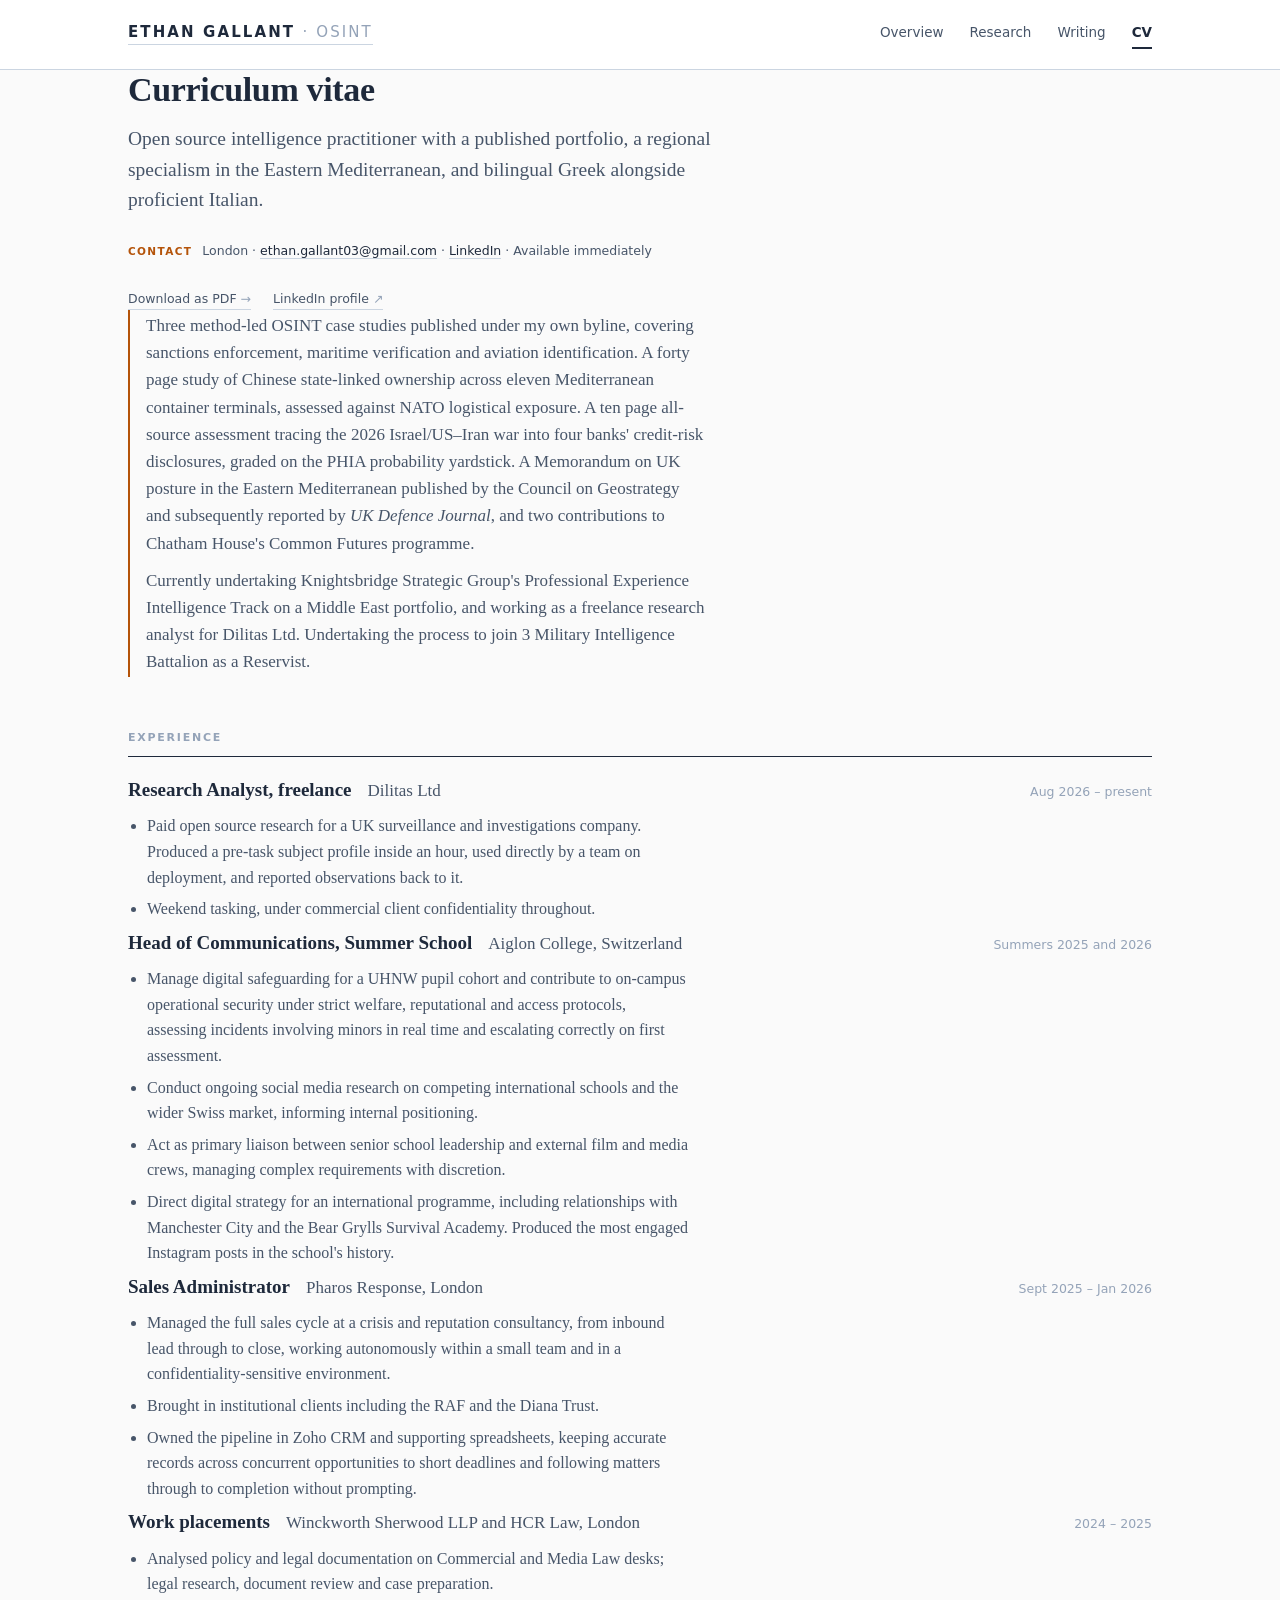
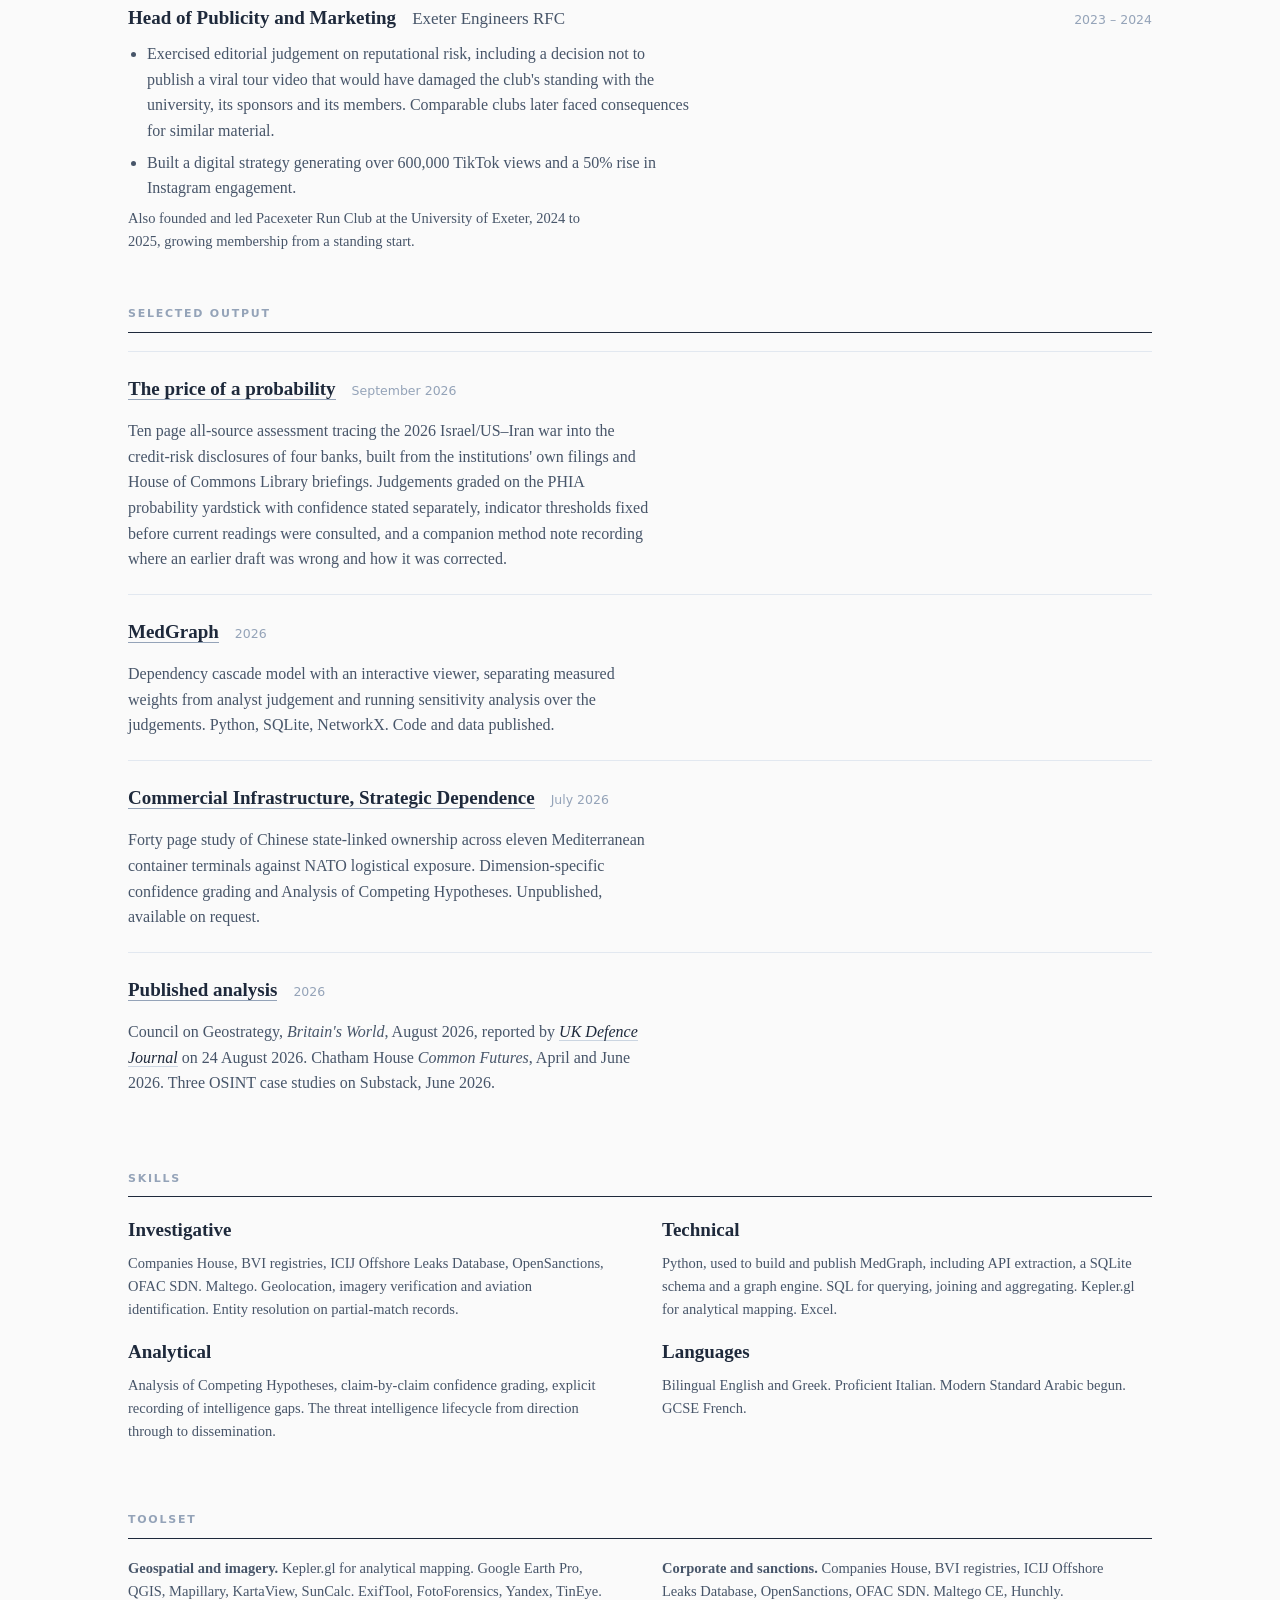
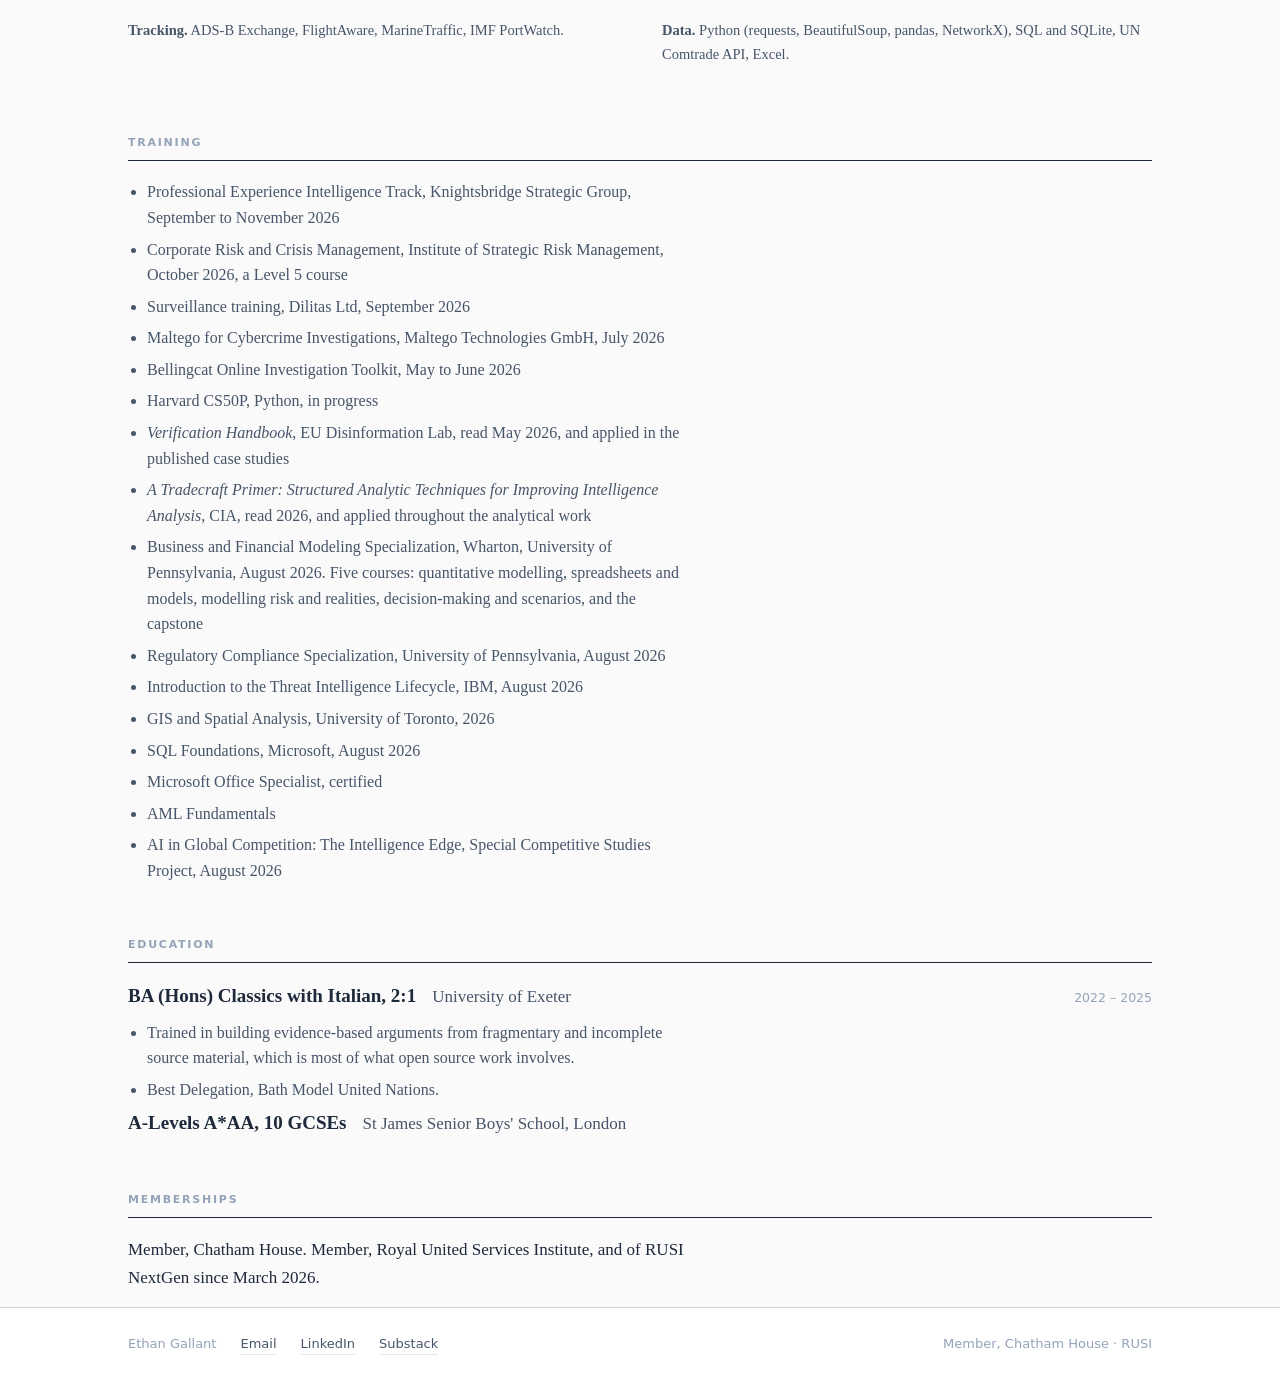
==== commit b748c9d4: "Publish The Price of a Probability: assessment, method note, rebuilt page" ====
--- a/cv/index.html
+++ b/cv/index.html
@@ -61,7 +61,9 @@
     covering sanctions enforcement, maritime verification and aviation
     identification. A forty page study of Chinese state-linked ownership across
     eleven Mediterranean container terminals, assessed against NATO logistical
-    exposure. A Memorandum on UK posture in the Eastern Mediterranean published
+    exposure. A ten page all-source assessment tracing the 2026 Israel/US–Iran war
+    into four banks' credit-risk disclosures, graded on the PHIA probability
+    yardstick. A Memorandum on UK posture in the Eastern Mediterranean published
     by the Council on Geostrategy and subsequently reported by
     <em>UK Defence Journal</em>, and two contributions to Chatham House's
     Common Futures programme.</p>
@@ -148,6 +150,19 @@
   Exeter, 2024 to 2025, growing membership from a standing start.</p>
 
   <h2>Selected output</h2>
+
+  <div class="entry">
+    <div class="top">
+      <h3><a href="/research/bank-provisioning/">The price of a probability</a></h3>
+      <time>September 2026</time>
+    </div>
+    <p>Ten page all-source assessment tracing the 2026 Israel/US–Iran war into the
+    credit-risk disclosures of four banks, built from the institutions' own filings
+    and House of Commons Library briefings. Judgements graded on the PHIA
+    probability yardstick with confidence stated separately, indicator thresholds
+    fixed before current readings were consulted, and a companion method note
+    recording where an earlier draft was wrong and how it was corrected.</p>
+  </div>
 
   <div class="entry">
     <div class="top">
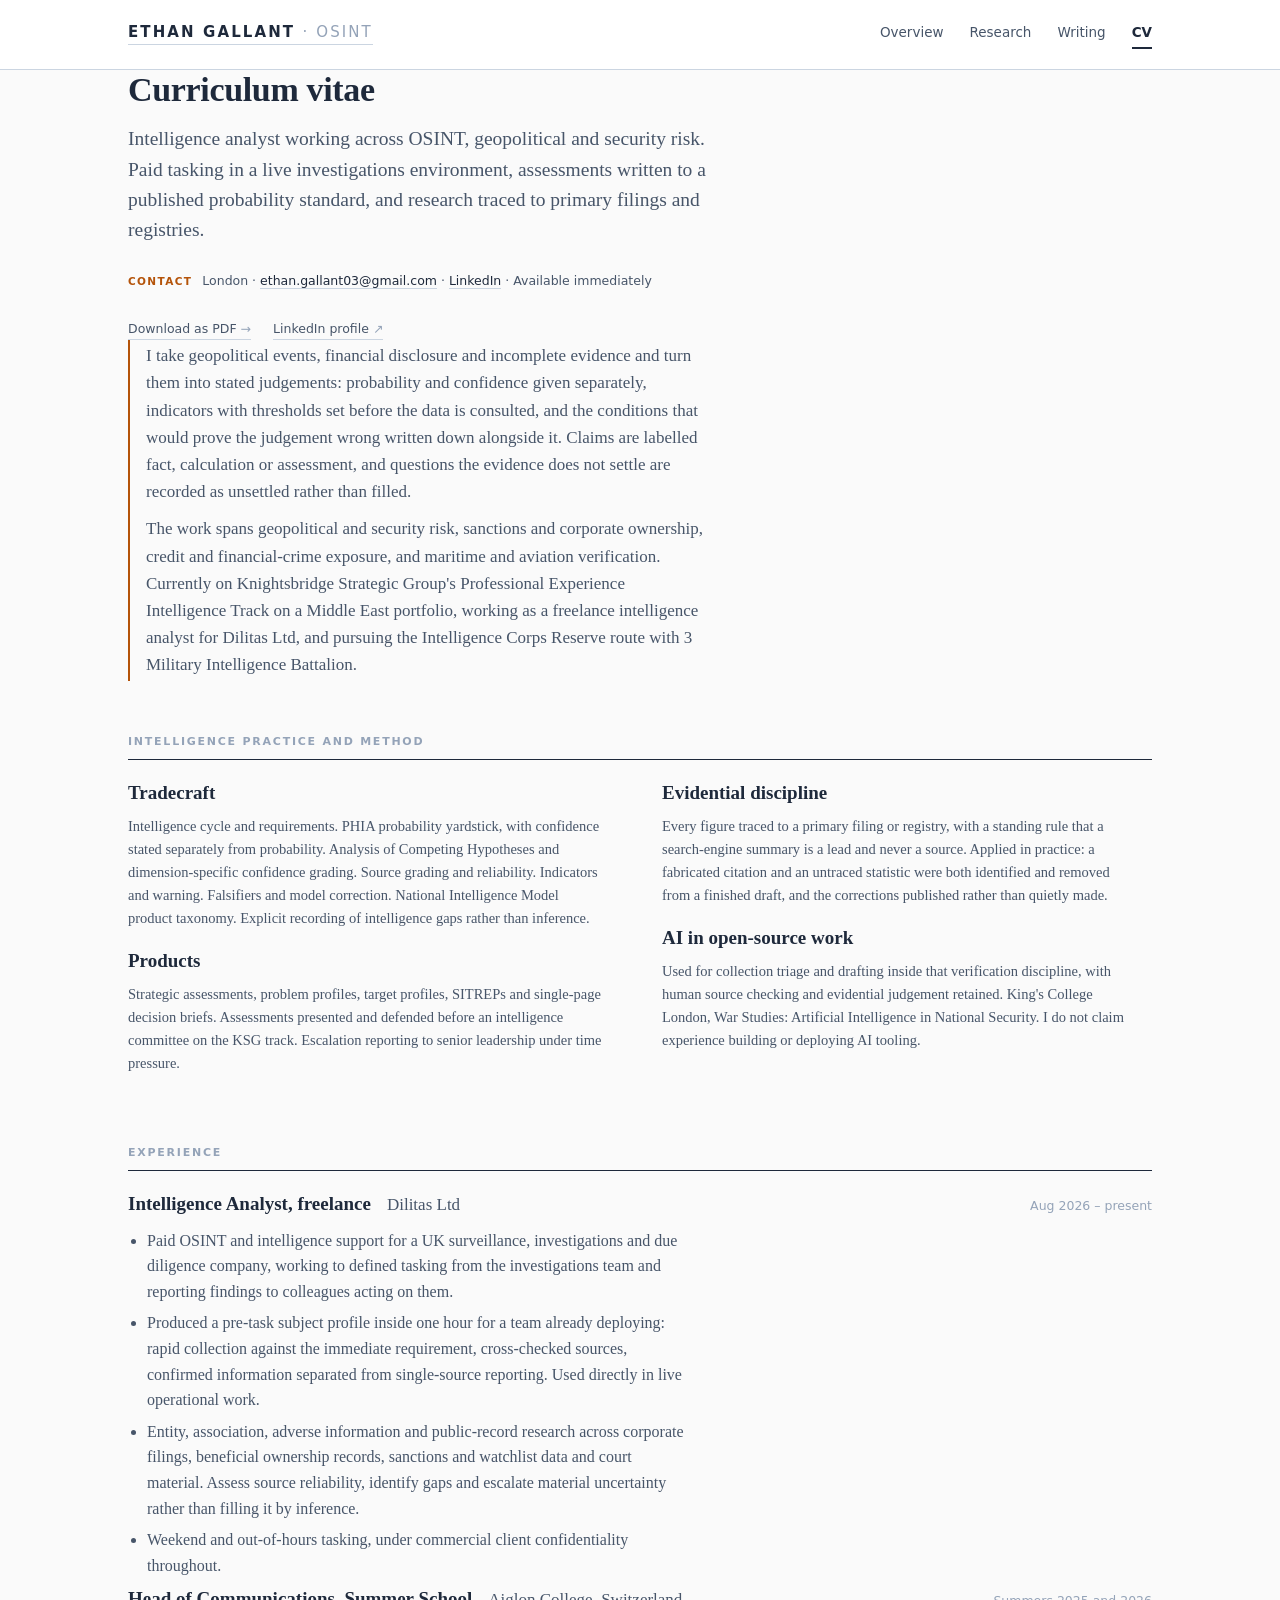
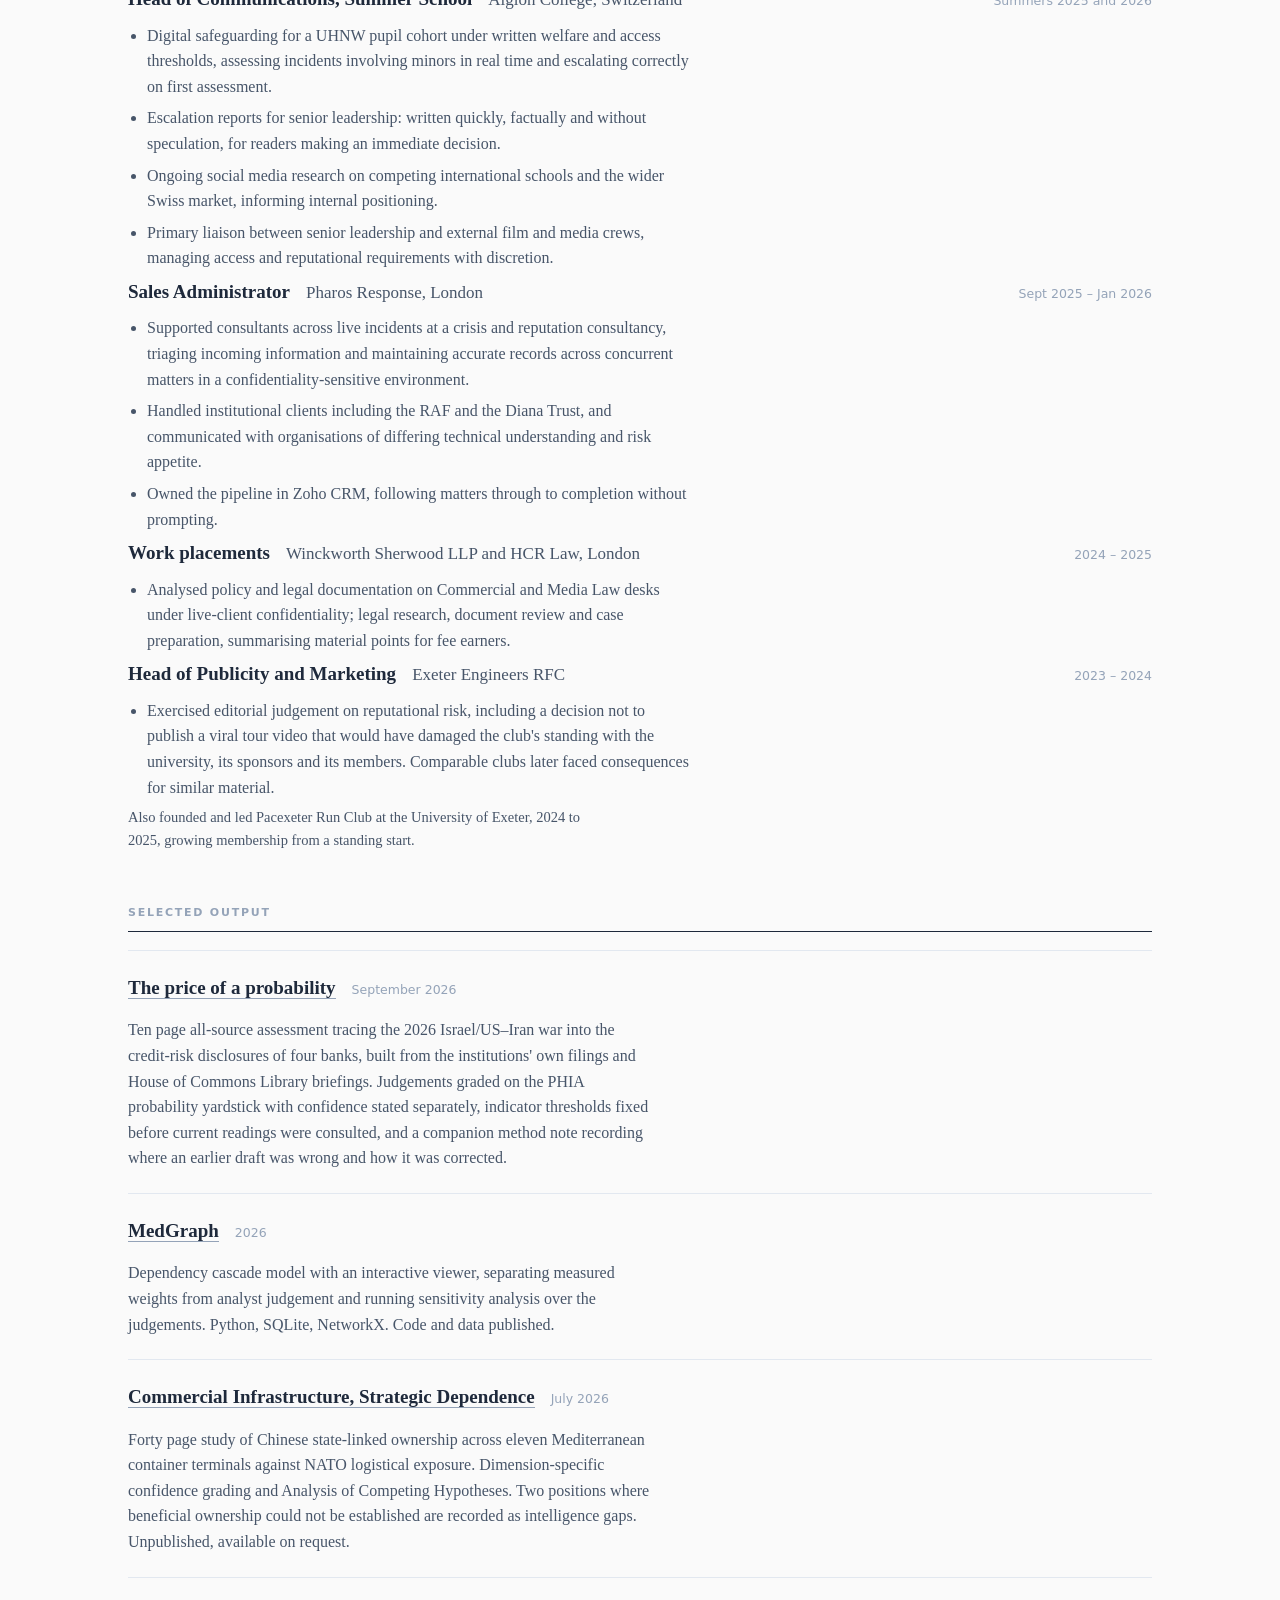
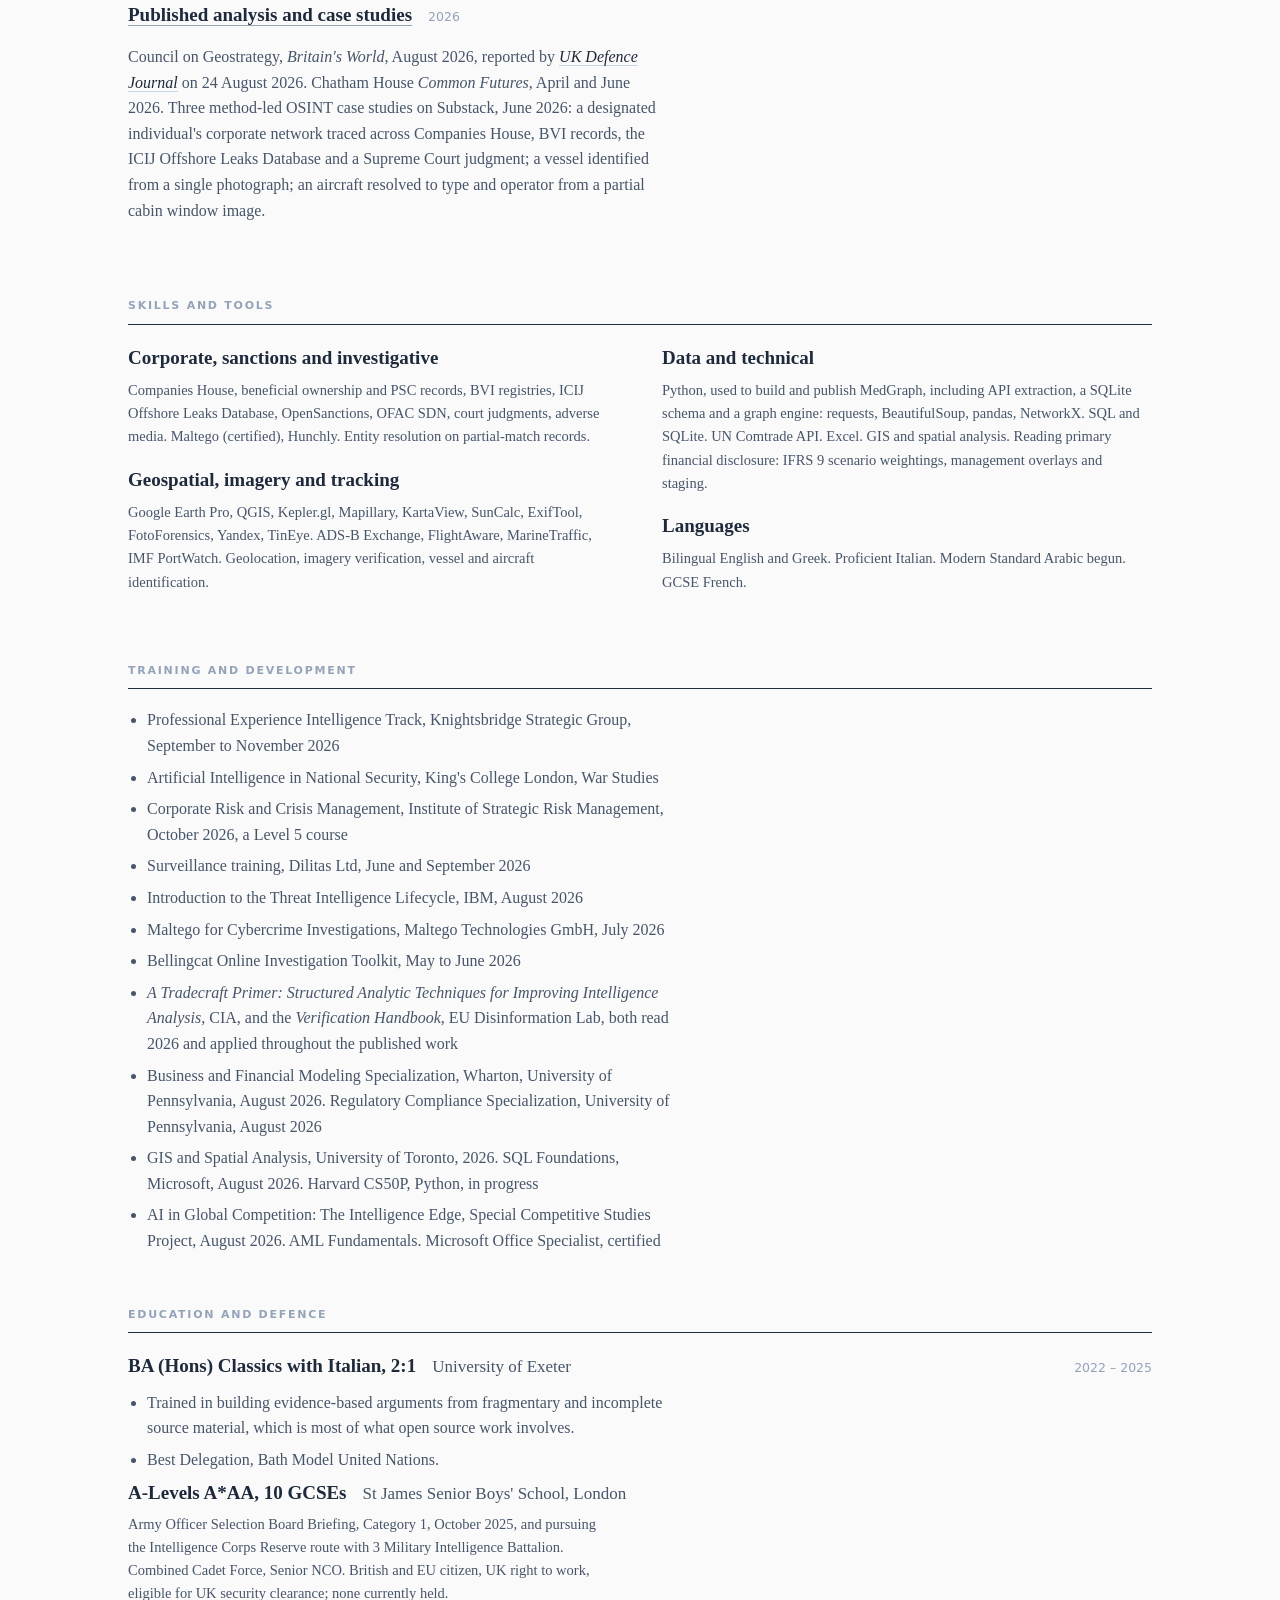
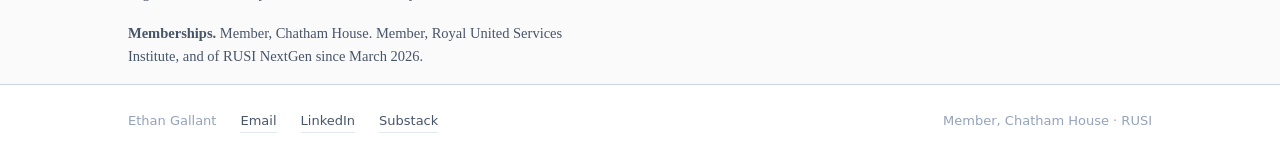
==== commit 314ec80c: "Update method note and CV, correct page counts" ====
--- a/cv/index.html
+++ b/cv/index.html
@@ -4,13 +4,13 @@
 <meta charset="utf-8">
 <meta name="viewport" content="width=device-width, initial-scale=1">
 <title>CV — Ethan Gallant</title>
-<meta name="description" content="Open source intelligence practitioner. Eastern Mediterranean specialism, bilingual English and Greek, published by the Council on Geostrategy and Chatham House.">
+<meta name="description" content="Intelligence analyst. OSINT, geopolitical and security risk. Paid tasking, published assessments graded to the PHIA yardstick, sanctions and corporate ownership research. Bilingual English and Greek.">
 
 <meta property="og:type" content="profile">
 <meta property="og:site_name" content="Ethan Gallant">
 <meta property="og:url" content="https://ethangallant.co.uk/cv/">
 <meta property="og:title" content="CV — Ethan Gallant">
-<meta property="og:description" content="Open source intelligence and due diligence. Sanctions, corporate ownership and financial crime research. Published by the Council on Geostrategy and Chatham House.">
+<meta property="og:description" content="Intelligence analyst. OSINT, geopolitical and security risk, sanctions and corporate ownership research. Published by the Council on Geostrategy and Chatham House.">
 <meta property="og:image" content="https://ethangallant.co.uk/assets/og-default.png">
 <meta property="og:image:width" content="1200">
 <meta property="og:image:height" content="627">
@@ -40,9 +40,10 @@
 
   <h1>Curriculum vitae</h1>
 
-  <p class="lede">Open source intelligence practitioner with a published
-  portfolio, a regional specialism in the Eastern Mediterranean, and bilingual
-  Greek alongside proficient Italian.</p>
+  <p class="lede">Intelligence analyst working across OSINT, geopolitical and
+  security risk. Paid tasking in a live investigations environment, assessments
+  written to a published probability standard, and research traced to primary
+  filings and registries.</p>
 
   <div class="status">
     <b>Contact</b>
@@ -57,34 +58,74 @@
   </div>
 
   <div class="callout">
-    <p>Three method-led OSINT case studies published under my own byline,
-    covering sanctions enforcement, maritime verification and aviation
-    identification. A forty page study of Chinese state-linked ownership across
-    eleven Mediterranean container terminals, assessed against NATO logistical
-    exposure. A ten page all-source assessment tracing the 2026 Israel/US–Iran war
-    into four banks' credit-risk disclosures, graded on the PHIA probability
-    yardstick. A Memorandum on UK posture in the Eastern Mediterranean published
-    by the Council on Geostrategy and subsequently reported by
-    <em>UK Defence Journal</em>, and two contributions to Chatham House's
-    Common Futures programme.</p>
-    <p>Currently undertaking Knightsbridge Strategic Group's Professional
-    Experience Intelligence Track on a Middle East portfolio, and working as a
-    freelance research analyst for Dilitas Ltd. Undertaking the process to join
-    3 Military Intelligence Battalion as a Reservist.</p>
+    <p>I take geopolitical events, financial disclosure and incomplete evidence and
+    turn them into stated judgements: probability and confidence given separately,
+    indicators with thresholds set before the data is consulted, and the conditions
+    that would prove the judgement wrong written down alongside it. Claims are
+    labelled fact, calculation or assessment, and questions the evidence does not
+    settle are recorded as unsettled rather than filled.</p>
+    <p>The work spans geopolitical and security risk, sanctions and corporate
+    ownership, credit and financial-crime exposure, and maritime and aviation
+    verification. Currently on Knightsbridge Strategic Group's Professional
+    Experience Intelligence Track on a Middle East portfolio, working as a
+    freelance intelligence analyst for Dilitas Ltd, and pursuing the Intelligence
+    Corps Reserve route with 3 Military Intelligence Battalion.</p>
+  </div>
+
+  <h2>Intelligence practice and method</h2>
+
+  <div class="cols">
+    <div>
+      <h3>Tradecraft</h3>
+      <p class="small">Intelligence cycle and requirements. PHIA probability
+      yardstick, with confidence stated separately from probability. Analysis of
+      Competing Hypotheses and dimension-specific confidence grading. Source
+      grading and reliability. Indicators and warning. Falsifiers and model
+      correction. National Intelligence Model product taxonomy. Explicit recording
+      of intelligence gaps rather than inference.</p>
+      <h3>Products</h3>
+      <p class="small">Strategic assessments, problem profiles, target profiles,
+      SITREPs and single-page decision briefs. Assessments presented and defended
+      before an intelligence committee on the KSG track. Escalation reporting to
+      senior leadership under time pressure.</p>
+    </div>
+    <div>
+      <h3>Evidential discipline</h3>
+      <p class="small">Every figure traced to a primary filing or registry, with a
+      standing rule that a search-engine summary is a lead and never a source.
+      Applied in practice: a fabricated citation and an untraced statistic were
+      both identified and removed from a finished draft, and the corrections
+      published rather than quietly made.</p>
+      <h3>AI in open-source work</h3>
+      <p class="small">Used for collection triage and drafting inside that
+      verification discipline, with human source checking and evidential judgement
+      retained. King's College London, War Studies: Artificial Intelligence in
+      National Security. I do not claim experience building or deploying AI
+      tooling.</p>
+    </div>
   </div>
 
   <h2>Experience</h2>
 
   <div class="role">
-    <h3>Research Analyst, freelance</h3>
+    <h3>Intelligence Analyst, freelance</h3>
     <span class="org">Dilitas Ltd</span>
     <span class="when">Aug 2026 – present</span>
   </div>
   <ul class="tight">
-    <li>Paid open source research for a UK surveillance and investigations
-    company. Produced a pre-task subject profile inside an hour, used directly
-    by a team on deployment, and reported observations back to it.</li>
-    <li>Weekend tasking, under commercial client confidentiality throughout.</li>
+    <li>Paid OSINT and intelligence support for a UK surveillance, investigations
+    and due diligence company, working to defined tasking from the investigations
+    team and reporting findings to colleagues acting on them.</li>
+    <li>Produced a pre-task subject profile inside one hour for a team already
+    deploying: rapid collection against the immediate requirement, cross-checked
+    sources, confirmed information separated from single-source reporting. Used
+    directly in live operational work.</li>
+    <li>Entity, association, adverse information and public-record research across
+    corporate filings, beneficial ownership records, sanctions and watchlist data
+    and court material. Assess source reliability, identify gaps and escalate
+    material uncertainty rather than filling it by inference.</li>
+    <li>Weekend and out-of-hours tasking, under commercial client confidentiality
+    throughout.</li>
   </ul>
 
   <div class="role">
@@ -93,17 +134,15 @@
     <span class="when">Summers 2025 and 2026</span>
   </div>
   <ul class="tight">
-    <li>Manage digital safeguarding for a UHNW pupil cohort and contribute to
-    on-campus operational security under strict welfare, reputational and
-    access protocols, assessing incidents involving minors in real time and
+    <li>Digital safeguarding for a UHNW pupil cohort under written welfare and
+    access thresholds, assessing incidents involving minors in real time and
     escalating correctly on first assessment.</li>
-    <li>Conduct ongoing social media research on competing international schools
-    and the wider Swiss market, informing internal positioning.</li>
-    <li>Act as primary liaison between senior school leadership and external
-    film and media crews, managing complex requirements with discretion.</li>
-    <li>Direct digital strategy for an international programme, including
-    relationships with Manchester City and the Bear Grylls Survival Academy.
-    Produced the most engaged Instagram posts in the school's history.</li>
+    <li>Escalation reports for senior leadership: written quickly, factually and
+    without speculation, for readers making an immediate decision.</li>
+    <li>Ongoing social media research on competing international schools and the
+    wider Swiss market, informing internal positioning.</li>
+    <li>Primary liaison between senior leadership and external film and media
+    crews, managing access and reputational requirements with discretion.</li>
   </ul>
 
   <div class="role">
@@ -112,14 +151,14 @@
     <span class="when">Sept 2025 – Jan 2026</span>
   </div>
   <ul class="tight">
-    <li>Managed the full sales cycle at a crisis and reputation consultancy,
-    from inbound lead through to close, working autonomously within a small team
-    and in a confidentiality-sensitive environment.</li>
-    <li>Brought in institutional clients including the RAF and the Diana
-    Trust.</li>
-    <li>Owned the pipeline in Zoho CRM and supporting spreadsheets, keeping
-    accurate records across concurrent opportunities to short deadlines and
-    following matters through to completion without prompting.</li>
+    <li>Supported consultants across live incidents at a crisis and reputation
+    consultancy, triaging incoming information and maintaining accurate records
+    across concurrent matters in a confidentiality-sensitive environment.</li>
+    <li>Handled institutional clients including the RAF and the Diana Trust, and
+    communicated with organisations of differing technical understanding and risk
+    appetite.</li>
+    <li>Owned the pipeline in Zoho CRM, following matters through to completion
+    without prompting.</li>
   </ul>
 
   <div class="role">
@@ -128,8 +167,9 @@
     <span class="when">2024 – 2025</span>
   </div>
   <ul class="tight">
-    <li>Analysed policy and legal documentation on Commercial and Media Law
-    desks; legal research, document review and case preparation.</li>
+    <li>Analysed policy and legal documentation on Commercial and Media Law desks
+    under live-client confidentiality; legal research, document review and case
+    preparation, summarising material points for fee earners.</li>
   </ul>
 
   <div class="role">
@@ -139,11 +179,9 @@
   </div>
   <ul class="tight">
     <li>Exercised editorial judgement on reputational risk, including a decision
-    not to publish a viral tour video that would have damaged the club's
-    standing with the university, its sponsors and its members. Comparable
-    clubs later faced consequences for similar material.</li>
-    <li>Built a digital strategy generating over 600,000 TikTok views and a 50%
-    rise in Instagram engagement.</li>
+    not to publish a viral tour video that would have damaged the club's standing
+    with the university, its sponsors and its members. Comparable clubs later faced
+    consequences for similar material.</li>
   </ul>
 
   <p class="small">Also founded and led Pacexeter Run Club at the University of
@@ -182,86 +220,70 @@
     <p>Forty page study of Chinese state-linked ownership across eleven
     Mediterranean container terminals against NATO logistical exposure.
     Dimension-specific confidence grading and Analysis of Competing Hypotheses.
-    Unpublished, available on request.</p>
+    Two positions where beneficial ownership could not be established are recorded
+    as intelligence gaps. Unpublished, available on request.</p>
   </div>
 
   <div class="entry">
     <div class="top">
-      <h3><a href="/writing/">Published analysis</a></h3>
+      <h3><a href="/writing/">Published analysis and case studies</a></h3>
       <time>2026</time>
     </div>
     <p>Council on Geostrategy, <em>Britain's World</em>, August 2026, reported
     by <a href="https://ukdefencejournal.org.uk/britain-urged-to-lead-nato-push-in-mediterranean/"><em>UK Defence Journal</em></a>
     on 24 August 2026. Chatham House <em>Common Futures</em>, April and June
-    2026. Three OSINT case studies on Substack, June 2026.</p>
-  </div>
-
-  <h2>Skills</h2>
+    2026. Three method-led OSINT case studies on Substack, June 2026: a designated
+    individual's corporate network traced across Companies House, BVI records, the
+    ICIJ Offshore Leaks Database and a Supreme Court judgment; a vessel identified
+    from a single photograph; an aircraft resolved to type and operator from a
+    partial cabin window image.</p>
+  </div>
+
+  <h2>Skills and tools</h2>
 
   <div class="cols">
     <div>
-      <h3>Investigative</h3>
-      <p class="small">Companies House, BVI registries, ICIJ Offshore Leaks
-      Database, OpenSanctions, OFAC SDN. Maltego. Geolocation, imagery
-      verification and aviation identification. Entity resolution on
+      <h3>Corporate, sanctions and investigative</h3>
+      <p class="small">Companies House, beneficial ownership and PSC records, BVI
+      registries, ICIJ Offshore Leaks Database, OpenSanctions, OFAC SDN, court
+      judgments, adverse media. Maltego (certified), Hunchly. Entity resolution on
       partial-match records.</p>
-      <h3>Analytical</h3>
-      <p class="small">Analysis of Competing Hypotheses, claim-by-claim
-      confidence grading, explicit recording of intelligence gaps. The threat
-      intelligence lifecycle from direction through to dissemination.</p>
+      <h3>Geospatial, imagery and tracking</h3>
+      <p class="small">Google Earth Pro, QGIS, Kepler.gl, Mapillary, KartaView,
+      SunCalc, ExifTool, FotoForensics, Yandex, TinEye. ADS-B Exchange,
+      FlightAware, MarineTraffic, IMF PortWatch. Geolocation, imagery verification,
+      vessel and aircraft identification.</p>
     </div>
     <div>
-      <h3>Technical</h3>
-      <p class="small">Python, used to build and publish MedGraph, including
-      API extraction, a SQLite schema and a graph engine. SQL for querying,
-      joining and aggregating. Kepler.gl for analytical mapping. Excel.</p>
+      <h3>Data and technical</h3>
+      <p class="small">Python, used to build and publish MedGraph, including API
+      extraction, a SQLite schema and a graph engine: requests, BeautifulSoup,
+      pandas, NetworkX. SQL and SQLite. UN Comtrade API. Excel. GIS and spatial
+      analysis. Reading primary financial disclosure: IFRS 9 scenario weightings,
+      management overlays and staging.</p>
       <h3>Languages</h3>
       <p class="small">Bilingual English and Greek. Proficient Italian. Modern
       Standard Arabic begun. GCSE French.</p>
     </div>
   </div>
 
-  <h2>Toolset</h2>
-
-  <div class="cols">
-    <div>
-      <p class="small"><strong>Geospatial and imagery.</strong> Kepler.gl for
-      analytical mapping. Google Earth Pro, QGIS, Mapillary, KartaView, SunCalc.
-      ExifTool, FotoForensics, Yandex, TinEye.</p>
-      <p class="small"><strong>Tracking.</strong> ADS-B Exchange, FlightAware,
-      MarineTraffic, IMF PortWatch.</p>
-    </div>
-    <div>
-      <p class="small"><strong>Corporate and sanctions.</strong> Companies House,
-      BVI registries, ICIJ Offshore Leaks Database, OpenSanctions, OFAC SDN.
-      Maltego CE, Hunchly.</p>
-      <p class="small"><strong>Data.</strong> Python (requests, BeautifulSoup,
-      pandas, NetworkX), SQL and SQLite, UN Comtrade API, Excel.</p>
-    </div>
-  </div>
-
-  <h2>Training</h2>
+  <h2>Training and development</h2>
 
   <ul class="tight">
     <li>Professional Experience Intelligence Track, Knightsbridge Strategic Group, September to November 2026</li>
+    <li>Artificial Intelligence in National Security, King's College London, War Studies</li>
     <li>Corporate Risk and Crisis Management, Institute of Strategic Risk Management, October 2026, a Level 5 course</li>
-    <li>Surveillance training, Dilitas Ltd, September 2026</li>
+    <li>Surveillance training, Dilitas Ltd, June and September 2026</li>
+    <li>Introduction to the Threat Intelligence Lifecycle, IBM, August 2026</li>
     <li>Maltego for Cybercrime Investigations, Maltego Technologies GmbH, July 2026</li>
     <li>Bellingcat Online Investigation Toolkit, May to June 2026</li>
-    <li>Harvard CS50P, Python, in progress</li>
-    <li><em>Verification Handbook</em>, EU Disinformation Lab, read May 2026, and applied in the published case studies</li>
-    <li><em>A Tradecraft Primer: Structured Analytic Techniques for Improving Intelligence Analysis</em>, CIA, read 2026, and applied throughout the analytical work</li>
-    <li>Business and Financial Modeling Specialization, Wharton, University of Pennsylvania, August 2026. Five courses: quantitative modelling, spreadsheets and models, modelling risk and realities, decision-making and scenarios, and the capstone</li>
-    <li>Regulatory Compliance Specialization, University of Pennsylvania, August 2026</li>
-    <li>Introduction to the Threat Intelligence Lifecycle, IBM, August 2026</li>
-    <li>GIS and Spatial Analysis, University of Toronto, 2026</li>
-    <li>SQL Foundations, Microsoft, August 2026</li>
-    <li>Microsoft Office Specialist, certified</li>
-    <li>AML Fundamentals</li>
-    <li>AI in Global Competition: The Intelligence Edge, Special Competitive Studies Project, August 2026</li>
-  </ul>
-
-  <h2>Education</h2>
+    <li><em>A Tradecraft Primer: Structured Analytic Techniques for Improving Intelligence Analysis</em>, CIA, and the <em>Verification Handbook</em>, EU Disinformation Lab, both read 2026 and applied throughout the published work</li>
+    <li>Business and Financial Modeling Specialization, Wharton, University of Pennsylvania, August 2026. Regulatory Compliance Specialization, University of Pennsylvania, August 2026</li>
+    <li>GIS and Spatial Analysis, University of Toronto, 2026. SQL Foundations, Microsoft, August 2026. Harvard CS50P, Python, in progress</li>
+    <li>AI in Global Competition: The Intelligence Edge, Special Competitive Studies Project, August 2026. AML Fundamentals. Microsoft Office Specialist, certified</li>
+  </ul>
+
+  <h2>Education and defence</h2>
 
   <div class="role">
     <h3>BA (Hons) Classics with Italian, 2:1</h3>
@@ -281,10 +303,13 @@
     <span class="when"></span>
   </div>
 
-  <h2>Memberships</h2>
-
-  <p>Member, Chatham House. Member, Royal United Services Institute, and of
-  RUSI NextGen since March 2026.</p>
+  <p class="small">Army Officer Selection Board Briefing, Category 1, October 2025,
+  and pursuing the Intelligence Corps Reserve route with 3 Military Intelligence
+  Battalion. Combined Cadet Force, Senior NCO. British and EU citizen, UK right to
+  work, eligible for UK security clearance; none currently held.</p>
+
+  <p class="small"><strong>Memberships.</strong> Member, Chatham House. Member,
+  Royal United Services Institute, and of RUSI NextGen since March 2026.</p>
 
 </main>
 
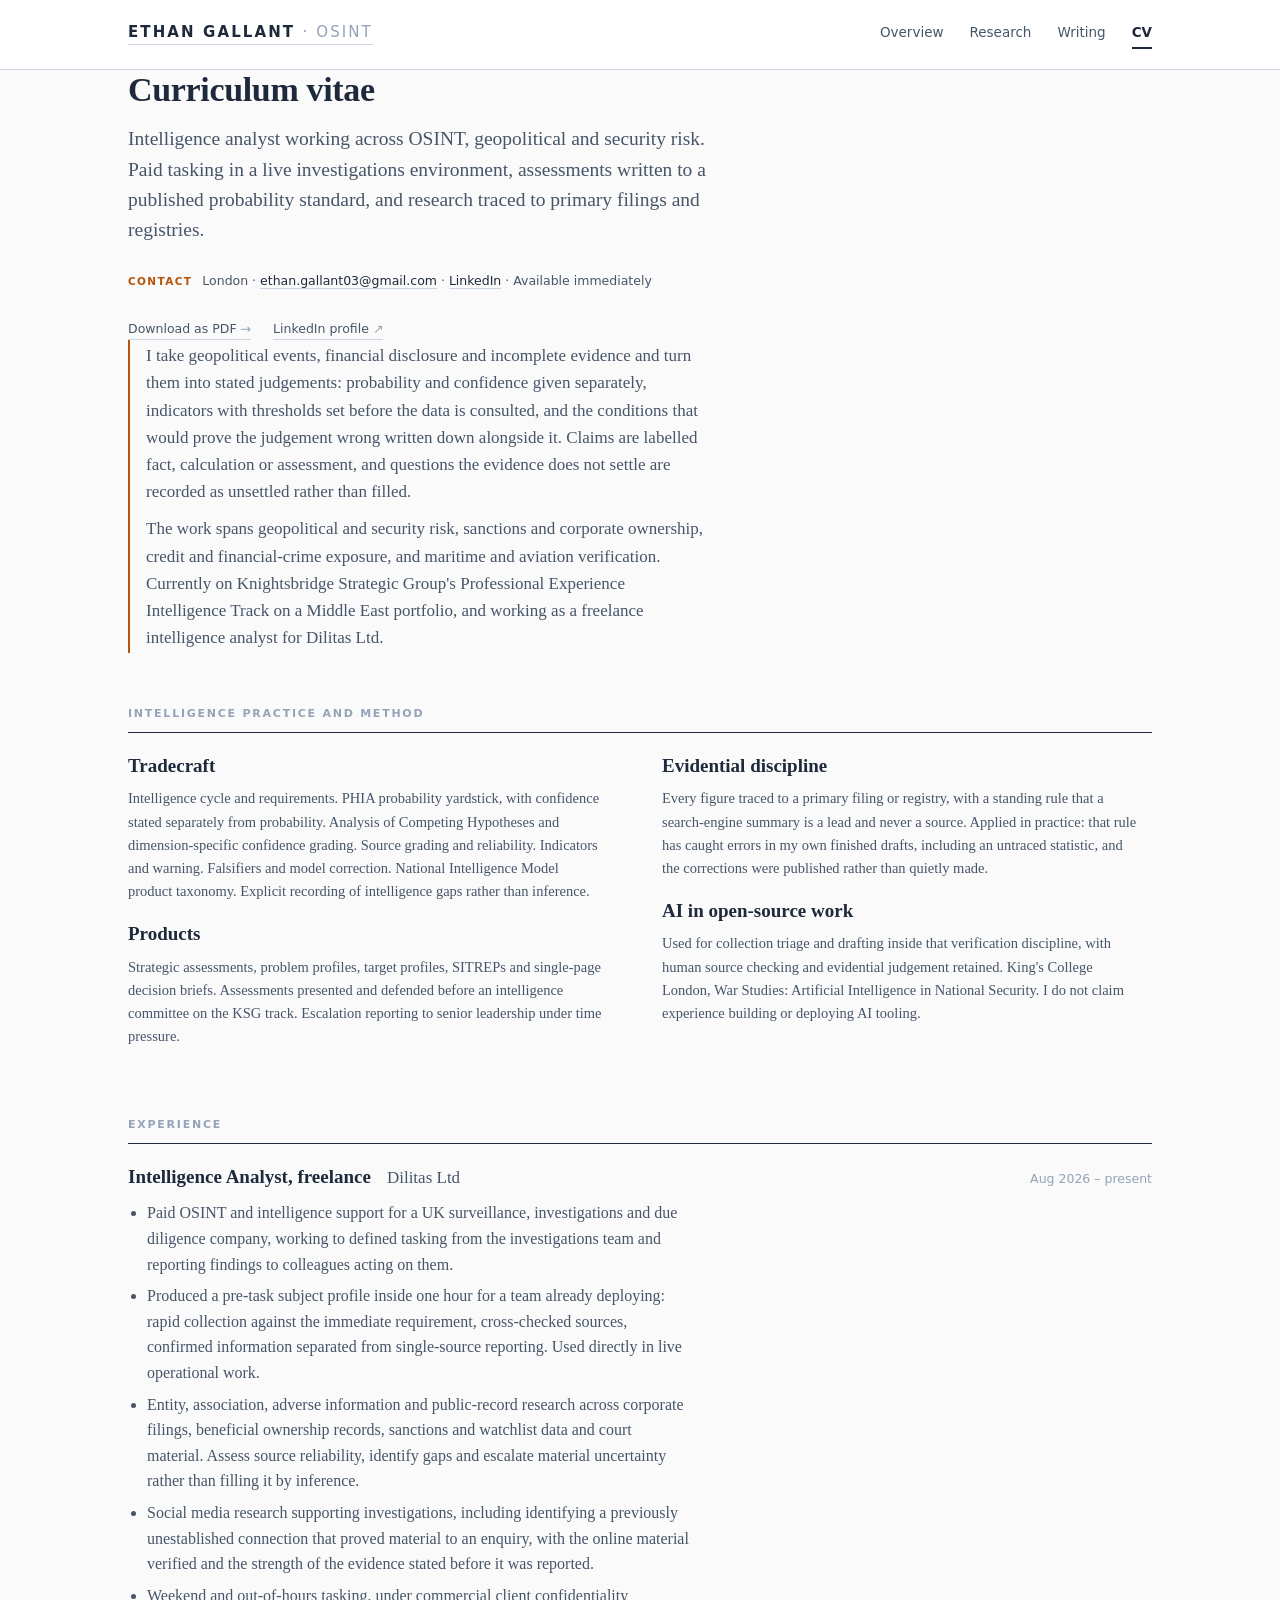
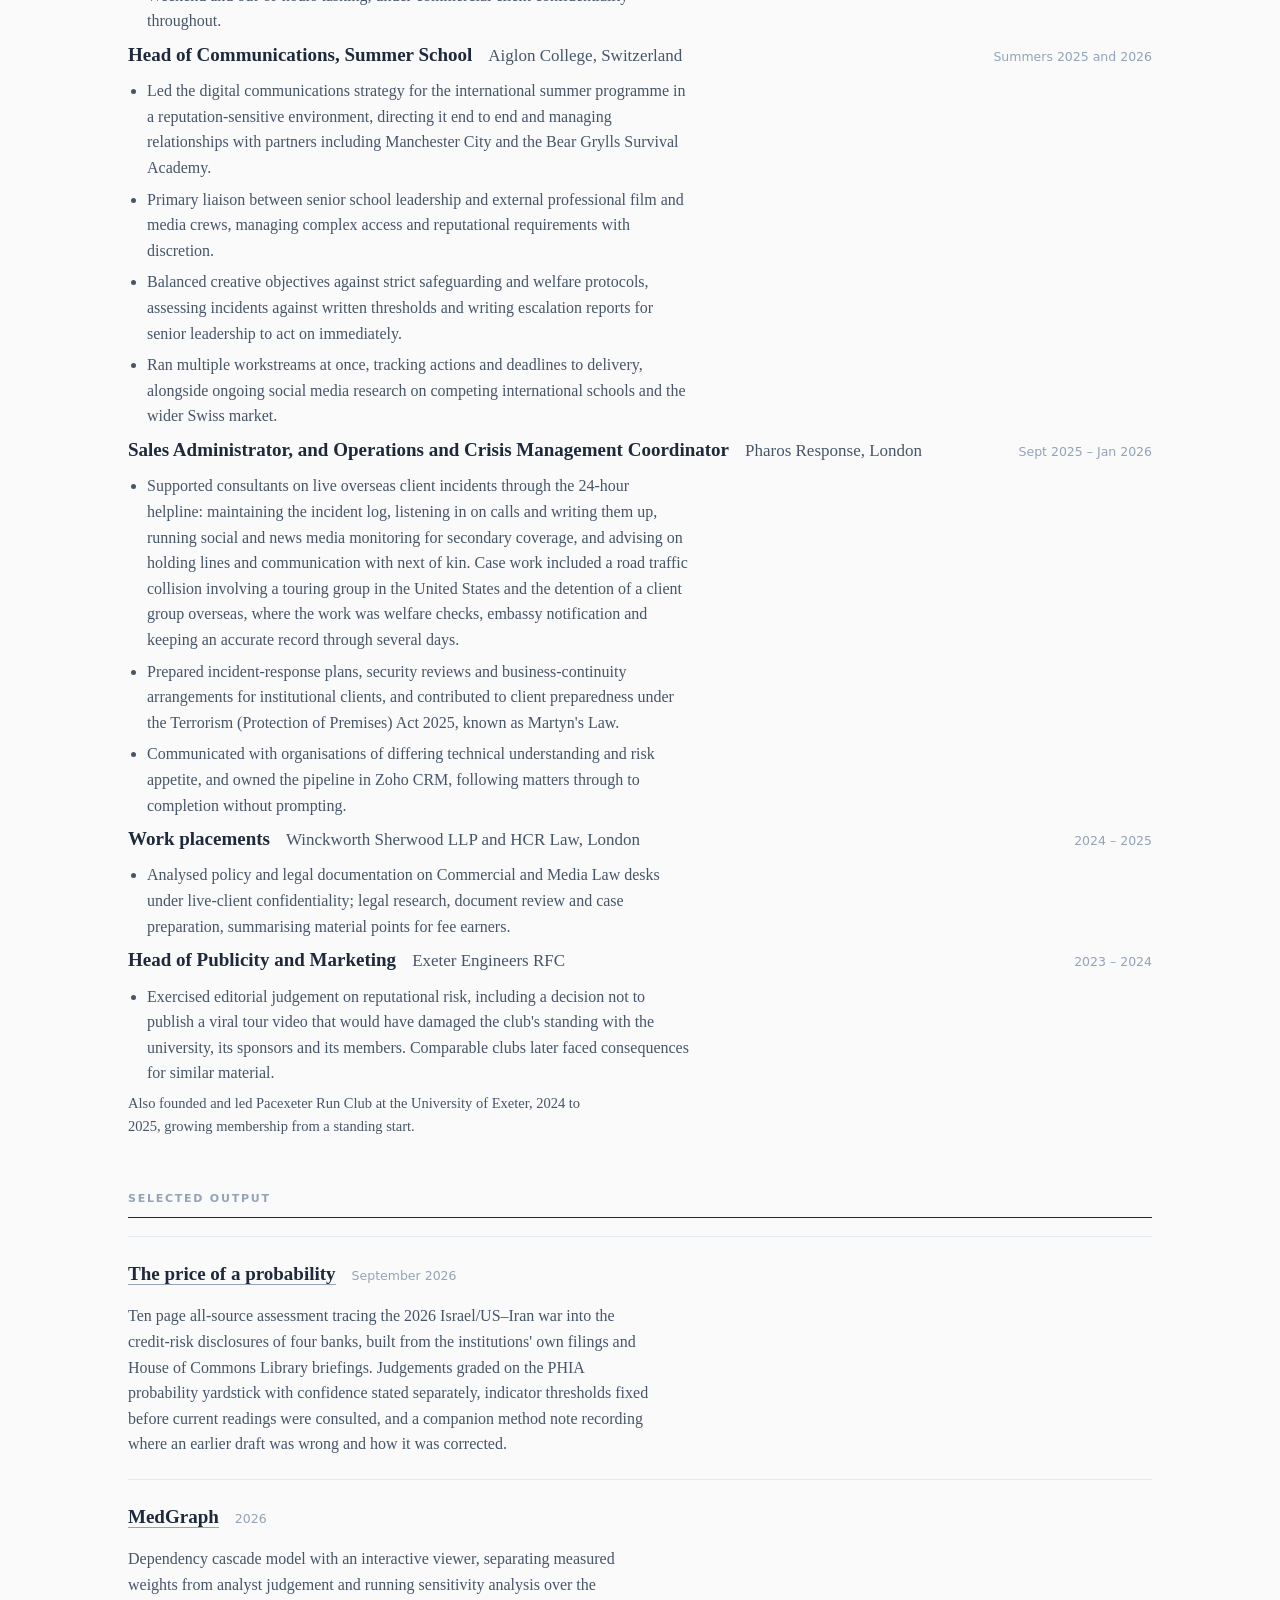
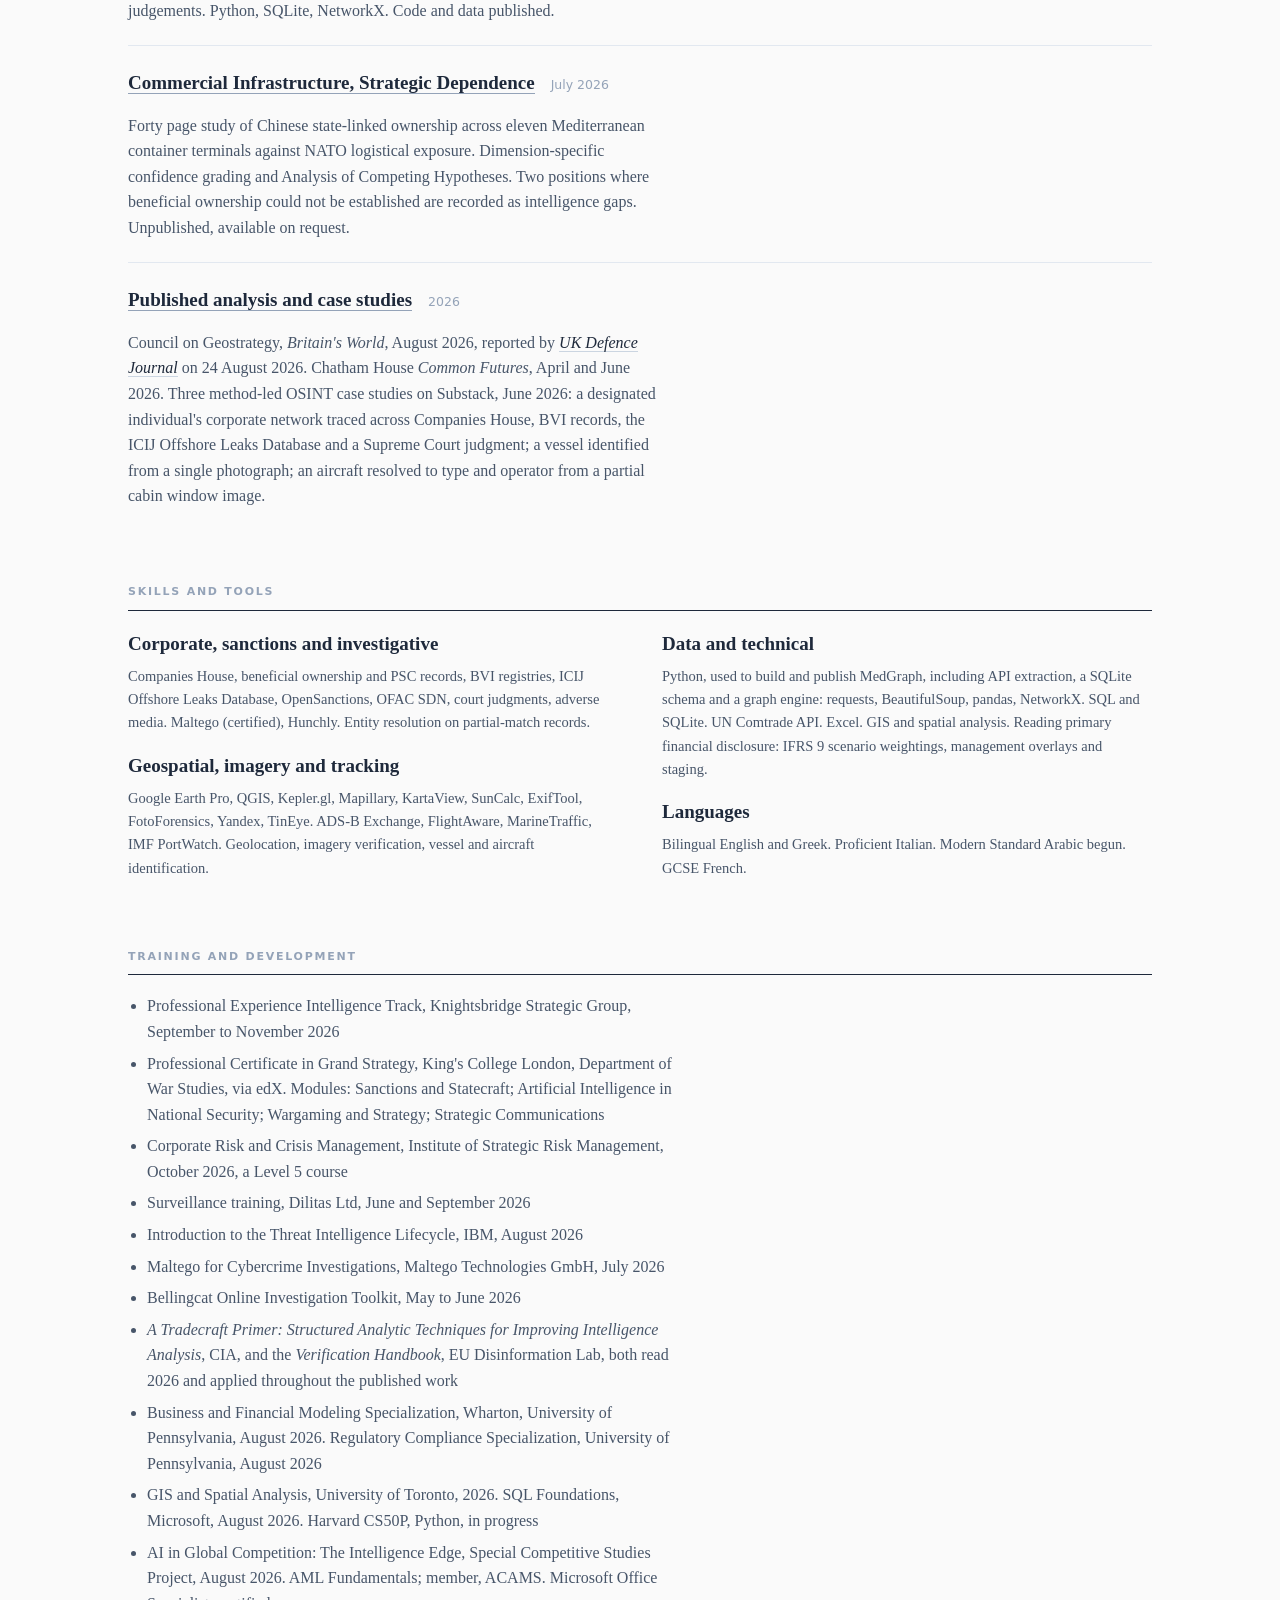
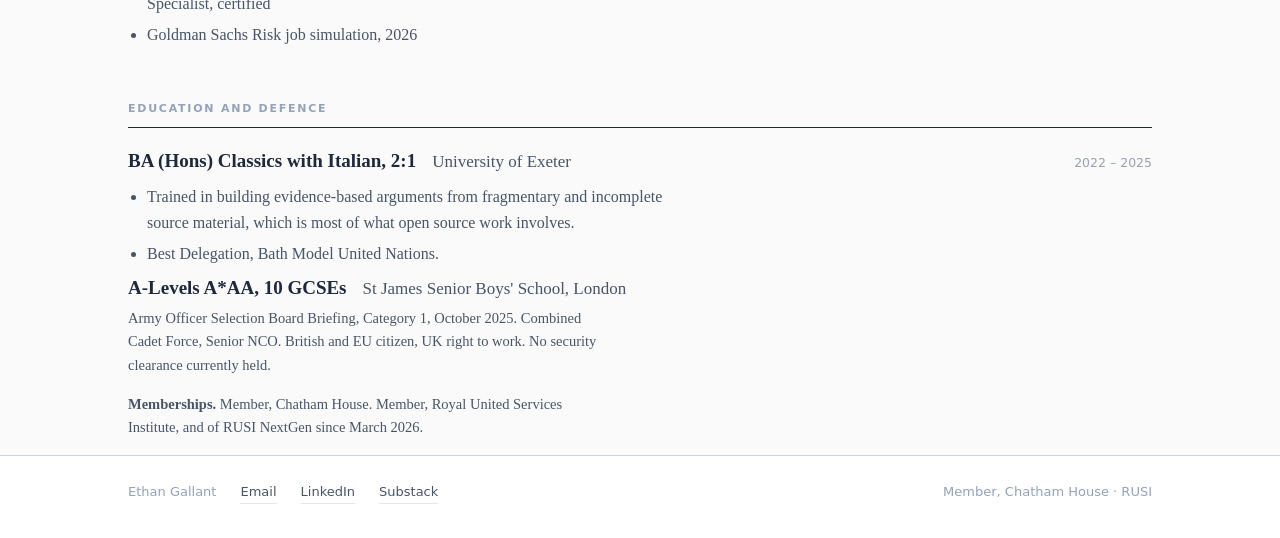
==== commit 966894da: "Update CV: remove outdated claims, add King's certificate and Goldman simulation" ====
--- a/cv/index.html
+++ b/cv/index.html
@@ -67,9 +67,8 @@
     <p>The work spans geopolitical and security risk, sanctions and corporate
     ownership, credit and financial-crime exposure, and maritime and aviation
     verification. Currently on Knightsbridge Strategic Group's Professional
-    Experience Intelligence Track on a Middle East portfolio, working as a
-    freelance intelligence analyst for Dilitas Ltd, and pursuing the Intelligence
-    Corps Reserve route with 3 Military Intelligence Battalion.</p>
+    Experience Intelligence Track on a Middle East portfolio, and working as a
+    freelance intelligence analyst for Dilitas Ltd.</p>
   </div>
 
   <h2>Intelligence practice and method</h2>
@@ -93,9 +92,9 @@
       <h3>Evidential discipline</h3>
       <p class="small">Every figure traced to a primary filing or registry, with a
       standing rule that a search-engine summary is a lead and never a source.
-      Applied in practice: a fabricated citation and an untraced statistic were
-      both identified and removed from a finished draft, and the corrections
-      published rather than quietly made.</p>
+      Applied in practice: that rule has caught errors in my own finished drafts,
+      including an untraced statistic, and the corrections were published rather
+      than quietly made.</p>
       <h3>AI in open-source work</h3>
       <p class="small">Used for collection triage and drafting inside that
       verification discipline, with human source checking and evidential judgement
@@ -124,6 +123,10 @@
     corporate filings, beneficial ownership records, sanctions and watchlist data
     and court material. Assess source reliability, identify gaps and escalate
     material uncertainty rather than filling it by inference.</li>
+    <li>Social media research supporting investigations, including identifying a
+    previously unestablished connection that proved material to an enquiry, with the
+    online material verified and the strength of the evidence stated before it was
+    reported.</li>
     <li>Weekend and out-of-hours tasking, under commercial client confidentiality
     throughout.</li>
   </ul>
@@ -134,31 +137,40 @@
     <span class="when">Summers 2025 and 2026</span>
   </div>
   <ul class="tight">
-    <li>Digital safeguarding for a UHNW pupil cohort under written welfare and
-    access thresholds, assessing incidents involving minors in real time and
-    escalating correctly on first assessment.</li>
-    <li>Escalation reports for senior leadership: written quickly, factually and
-    without speculation, for readers making an immediate decision.</li>
-    <li>Ongoing social media research on competing international schools and the
-    wider Swiss market, informing internal positioning.</li>
-    <li>Primary liaison between senior leadership and external film and media
-    crews, managing access and reputational requirements with discretion.</li>
-  </ul>
-
-  <div class="role">
-    <h3>Sales Administrator</h3>
+    <li>Led the digital communications strategy for the international summer
+    programme in a reputation-sensitive environment, directing it end to end and
+    managing relationships with partners including Manchester City and the Bear
+    Grylls Survival Academy.</li>
+    <li>Primary liaison between senior school leadership and external professional
+    film and media crews, managing complex access and reputational requirements with
+    discretion.</li>
+    <li>Balanced creative objectives against strict safeguarding and welfare
+    protocols, assessing incidents against written thresholds and writing escalation
+    reports for senior leadership to act on immediately.</li>
+    <li>Ran multiple workstreams at once, tracking actions and deadlines to delivery,
+    alongside ongoing social media research on competing international schools and
+    the wider Swiss market.</li>
+  </ul>
+
+  <div class="role">
+    <h3>Sales Administrator, and Operations and Crisis Management Coordinator</h3>
     <span class="org">Pharos Response, London</span>
     <span class="when">Sept 2025 – Jan 2026</span>
   </div>
   <ul class="tight">
-    <li>Supported consultants across live incidents at a crisis and reputation
-    consultancy, triaging incoming information and maintaining accurate records
-    across concurrent matters in a confidentiality-sensitive environment.</li>
-    <li>Handled institutional clients including the RAF and the Diana Trust, and
-    communicated with organisations of differing technical understanding and risk
-    appetite.</li>
-    <li>Owned the pipeline in Zoho CRM, following matters through to completion
-    without prompting.</li>
+    <li>Supported consultants on live overseas client incidents through the 24-hour
+    helpline: maintaining the incident log, listening in on calls and writing them
+    up, running social and news media monitoring for secondary coverage, and
+    advising on holding lines and communication with next of kin. Case work included
+    a road traffic collision involving a touring group in the United States and the
+    detention of a client group overseas, where the work was welfare checks,
+    embassy notification and keeping an accurate record through several days.</li>
+    <li>Prepared incident-response plans, security reviews and business-continuity
+    arrangements for institutional clients, and contributed to client preparedness
+    under the Terrorism (Protection of Premises) Act 2025, known as Martyn's Law.</li>
+    <li>Communicated with organisations of differing technical understanding and risk
+    appetite, and owned the pipeline in Zoho CRM, following matters through to
+    completion without prompting.</li>
   </ul>
 
   <div class="role">
@@ -271,7 +283,7 @@
 
   <ul class="tight">
     <li>Professional Experience Intelligence Track, Knightsbridge Strategic Group, September to November 2026</li>
-    <li>Artificial Intelligence in National Security, King's College London, War Studies</li>
+    <li>Professional Certificate in Grand Strategy, King's College London, Department of War Studies, via edX. Modules: Sanctions and Statecraft; Artificial Intelligence in National Security; Wargaming and Strategy; Strategic Communications</li>
     <li>Corporate Risk and Crisis Management, Institute of Strategic Risk Management, October 2026, a Level 5 course</li>
     <li>Surveillance training, Dilitas Ltd, June and September 2026</li>
     <li>Introduction to the Threat Intelligence Lifecycle, IBM, August 2026</li>
@@ -280,7 +292,8 @@
     <li><em>A Tradecraft Primer: Structured Analytic Techniques for Improving Intelligence Analysis</em>, CIA, and the <em>Verification Handbook</em>, EU Disinformation Lab, both read 2026 and applied throughout the published work</li>
     <li>Business and Financial Modeling Specialization, Wharton, University of Pennsylvania, August 2026. Regulatory Compliance Specialization, University of Pennsylvania, August 2026</li>
     <li>GIS and Spatial Analysis, University of Toronto, 2026. SQL Foundations, Microsoft, August 2026. Harvard CS50P, Python, in progress</li>
-    <li>AI in Global Competition: The Intelligence Edge, Special Competitive Studies Project, August 2026. AML Fundamentals. Microsoft Office Specialist, certified</li>
+    <li>AI in Global Competition: The Intelligence Edge, Special Competitive Studies Project, August 2026. AML Fundamentals; member, ACAMS. Microsoft Office Specialist, certified</li>
+    <li>Goldman Sachs Risk job simulation, 2026</li>
   </ul>
 
   <h2>Education and defence</h2>
@@ -303,10 +316,9 @@
     <span class="when"></span>
   </div>
 
-  <p class="small">Army Officer Selection Board Briefing, Category 1, October 2025,
-  and pursuing the Intelligence Corps Reserve route with 3 Military Intelligence
-  Battalion. Combined Cadet Force, Senior NCO. British and EU citizen, UK right to
-  work, eligible for UK security clearance; none currently held.</p>
+  <p class="small">Army Officer Selection Board Briefing, Category 1, October 2025.
+  Combined Cadet Force, Senior NCO. British and EU citizen, UK right to work. No
+  security clearance currently held.</p>
 
   <p class="small"><strong>Memberships.</strong> Member, Chatham House. Member,
   Royal United Services Institute, and of RUSI NextGen since March 2026.</p>
